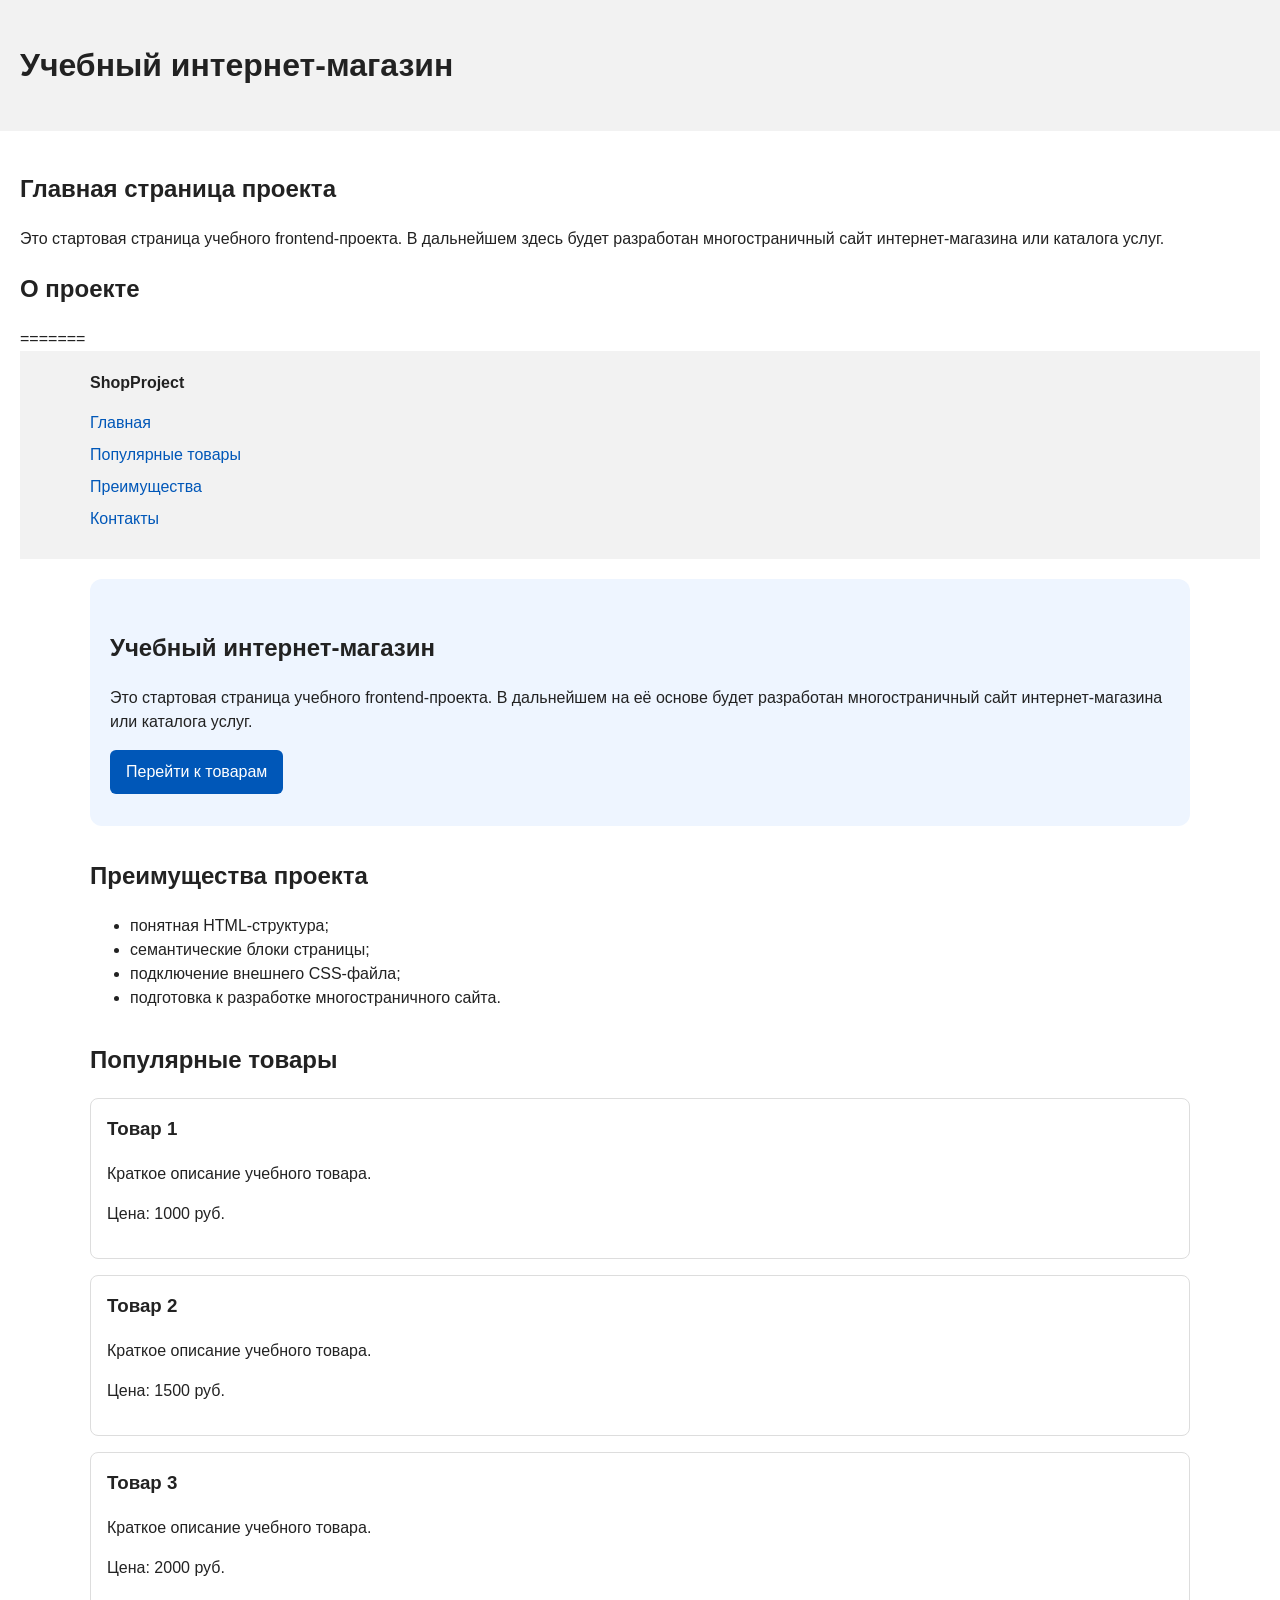
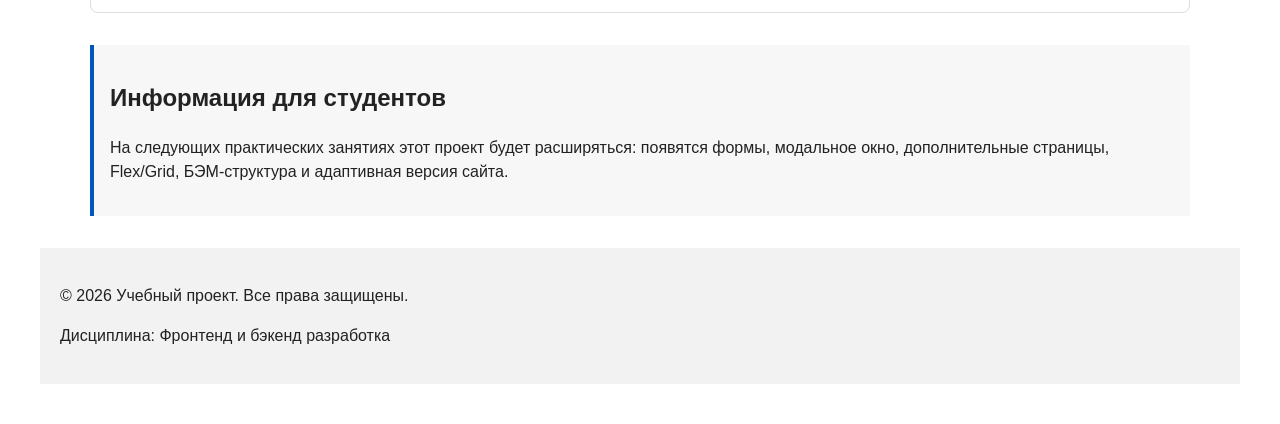
==== index.html @ 707d2065 "Merge 47b49e27fa79dbbc1b0a72b4dc248a5178def576 into ec926cde2c7ab66b590037b6a56139144ec69b82" ====
<!DOCTYPE html>
<html lang="ru">
<head>
  <meta charset="UTF-8">
  <meta name="viewport" content="width=device-width, initial-scale=1.0">
  <title>Учебный интернет-магазин</title>
  <link rel="stylesheet" href="css/style.css">
</head>
<body>

  <header>
    <h1>Учебный интернет-магазин</h1>
  </header>

  <main>
    <section>
      <h2>Главная страница проекта</h2>
      <p>
        Это стартовая страница учебного frontend-проекта.
        В дальнейшем здесь будет разработан многостраничный сайт
        интернет-магазина или каталога услуг.
      </p>
    </section>

  <h2>О проекте</h2>
=======
    <header>
  <div class="site-header">
    <a class="site-logo" href="index.html">ShopProject</a>

    <nav class="site-nav" aria-label="Основная навигация">
      <ul class="site-nav__list">
        <li><a href="index.html">Главная</a></li>
        <li><a href="#popular">Популярные товары</a></li>
        <li><a href="#advantages">Преимущества</a></li>
        <li><a href="#contacts">Контакты</a></li>
      </ul>
    </nav>
  </div>
</header>
<main>
  <section class="hero">
  <h1>Учебный интернет-магазин</h1>

  <p>
    Это стартовая страница учебного frontend-проекта.
    В дальнейшем на её основе будет разработан многостраничный сайт
    интернет-магазина или каталога услуг.
  </p>
  <a class="button" href="#popular">Перейти к товарам</a>
</section>

<section class="section" id="advantages">
  <h2>Преимущества проекта</h2>

  <ul class="advantages-list">
    <li>понятная HTML-структура;</li>
    <li>семантические блоки страницы;</li>
    <li>подключение внешнего CSS-файла;</li>
    <li>подготовка к разработке многостраничного сайта.</li>
  </ul>
</section>

<section class="section" id="popular">
  <h2>Популярные товары</h2>

  <article class="product-card">
    <h3>Товар 1</h3>
    <p>Краткое описание учебного товара.</p>
    <p>Цена: 1000 руб.</p>
  </article>

  <article class="product-card">
    <h3>Товар 2</h3>
    <p>Краткое описание учебного товара.</p>
    <p>Цена: 1500 руб.</p>
  </article>

  <article class="product-card">
    <h3>Товар 3</h3>
    <p>Краткое описание учебного товара.</p>
    <p>Цена: 2000 руб.</p>
  </article>
</section>

<aside class="aside-info">
  <h2>Информация для студентов</h2>
  <p>
    На следующих практических занятиях этот проект будет расширяться:
    появятся формы, модальное окно, дополнительные страницы, Flex/Grid,
    БЭМ-структура и адаптивная версия сайта.
  </p>
</aside>

<footer id="contacts">
  <p>&copy; 2026 Учебный проект. Все права защищены.</p>
  <p>Дисциплина: Фронтенд и бэкенд разработка</p>
</footer>
</main>
</body>
</html>
---- css/style.css ----
* {
  box-sizing: border-box;
}


body {
  margin: 0;
  font-family: Arial, sans-serif;
  line-height: 1.5;
  color: #222222;
  background-color: #ffffff;
}

/*
  Задаём внутренние отступы для основных областей страницы.
  Это делает содержимое визуально отделённым от краёв окна браузера.
*/
header,
main,
footer {
  padding: 20px;
}

/*
  Оформляем шапку страницы.
  Пока используется простой светло-серый фон.
*/
header {
  background-color: #f2f2f2;
}

/*
  Оформляем подвал страницы тем же фоном,
  чтобы визуально отделить его от основного содержимого.
*/
footer {
  background-color: #f2f2f2;
}

/*
  Ограничиваем ширину содержимого шапки,
  чтобы оно не растягивалось слишком сильно на широких экранах.
*/
.site-header {
  max-width: 1100px;
  margin: 0 auto;
}

/*
  Оформляем текстовый логотип.
*/
.site-logo {
  font-weight: bold;
  text-decoration: none;
  color: #222222;
}

/*
  Убираем стандартные отступы и маркеры списка навигации.
*/
.site-nav__list {
  padding: 0;
  margin: 16px 0 0;
  list-style: none;
}

/*
  Добавляем расстояние между пунктами меню.
*/
.site-nav__list li {
  margin-bottom: 8px;
}

/*
  Оформляем ссылки меню.
*/
.site-nav__list a {
  color: #0057b8;
  text-decoration: none;
}

/*
  При наведении мыши подчёркиваем ссылку.
  Подробно состояния интерфейса будут рассмотрены в практической работе 1.7.
*/
.site-nav__list a:hover {
  text-decoration: underline;
}
.hero {
  max-width: 1100px;
  margin: 0 auto 32px;
  padding: 32px 20px;
  background-color: #eef5ff;
  border-radius: 12px;
}

/*
  Общий класс для разделов страницы.
*/
.section {
  max-width: 1100px;
  margin: 0 auto 32px;
}

/*
  Убираем лишний верхний отступ у заголовков разделов.
*/
.section h2 {
  margin-top: 0;

}

/*
  Карточка товара — самостоятельный блок.
  На следующих занятиях карточки будут доработаны и выстроены в сетку.
*/
.product-card {
  margin-bottom: 16px;
  padding: 16px;
  border: 1px solid #dddddd;
  border-radius: 8px;
  background-color: #ffffff;
}

/*
  Убираем лишний верхний отступ у заголовка карточки.
*/
.product-card h3 {
  margin-top: 0;
}

/*
  Пока это обычная ссылка, но визуально она оформляется как кнопка.
*/
.button {
  display: inline-block;
  padding: 10px 16px;
  color: #ffffff;
  background-color: #0057b8;
  text-decoration: none;
  border-radius: 6px;
}

/*
  Простое состояние наведения для кнопки.
*/
.button:hover {
  background-color: #003f86;
}

/*
  Дополнительный информационный блок.
*/
.aside-info {
  max-width: 1100px;
  margin: 0 auto 32px;
  padding: 16px;
  border-left: 4px solid #0057b8;
  background-color: #f7f7f7;
}
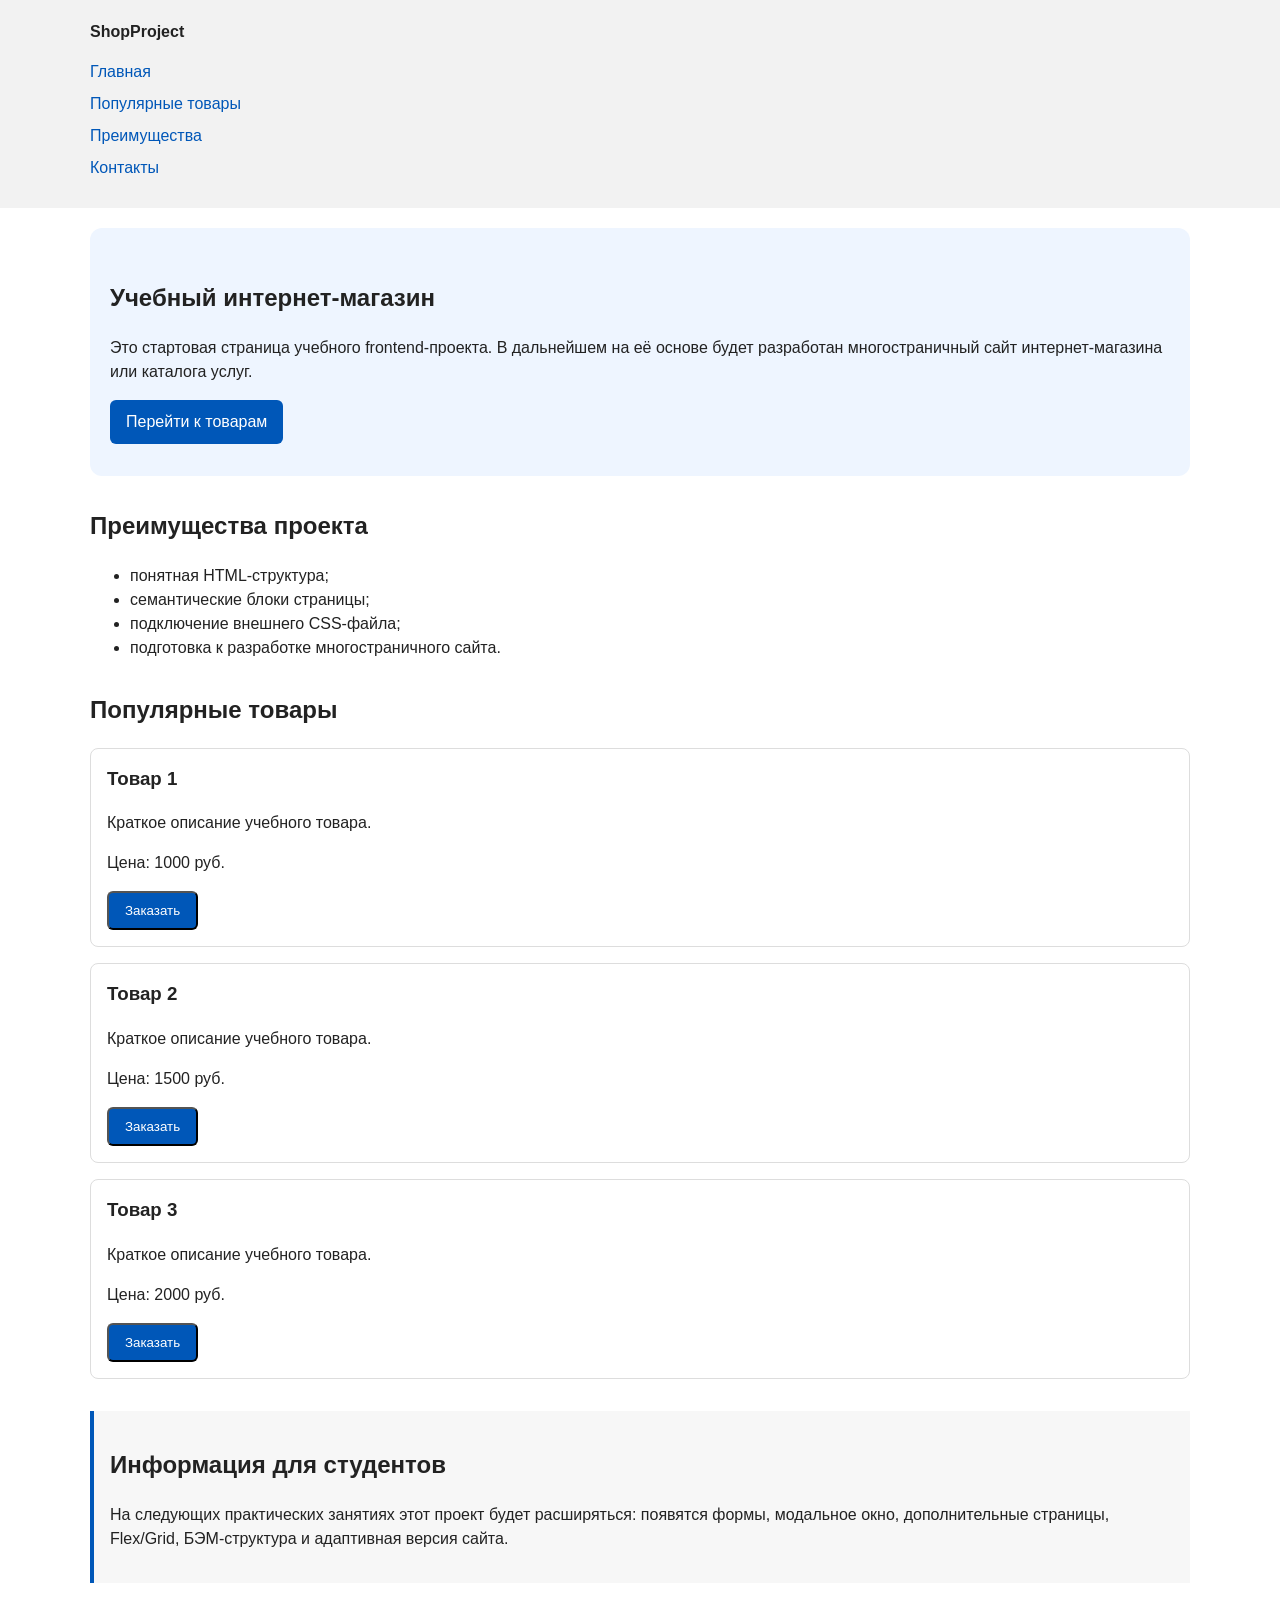
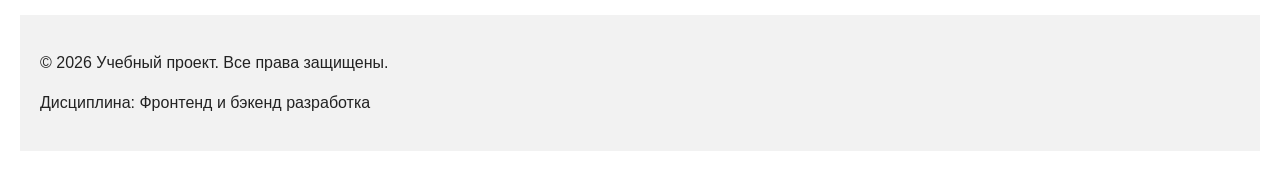
==== commit eeed6aa7: "Merge pull request #3 from yuh9999/feature/form-modal-validation Add order form modal and validation" ====
--- a/index.html
+++ b/index.html
@@ -1,29 +1,15 @@
 <!DOCTYPE html>
 <html lang="ru">
 <head>
+  <head>
   <meta charset="UTF-8">
   <meta name="viewport" content="width=device-width, initial-scale=1.0">
   <title>Учебный интернет-магазин</title>
   <link rel="stylesheet" href="css/style.css">
+  <script src="js/main.js" defer></script>
+</head>
 </head>
 <body>
-
-  <header>
-    <h1>Учебный интернет-магазин</h1>
-  </header>
-
-  <main>
-    <section>
-      <h2>Главная страница проекта</h2>
-      <p>
-        Это стартовая страница учебного frontend-проекта.
-        В дальнейшем здесь будет разработан многостраничный сайт
-        интернет-магазина или каталога услуг.
-      </p>
-    </section>
-
-  <h2>О проекте</h2>
-=======
     <header>
   <div class="site-header">
     <a class="site-logo" href="index.html">ShopProject</a>
@@ -41,7 +27,6 @@
 <main>
   <section class="hero">
   <h1>Учебный интернет-магазин</h1>
-
   <p>
     Это стартовая страница учебного frontend-проекта.
     В дальнейшем на её основе будет разработан многостраничный сайт
@@ -68,18 +53,27 @@
     <h3>Товар 1</h3>
     <p>Краткое описание учебного товара.</p>
     <p>Цена: 1000 руб.</p>
+    <button class="button product-card__button" type="button" data-product="Товар 1">
+  Заказать
+</button>
   </article>
 
   <article class="product-card">
     <h3>Товар 2</h3>
     <p>Краткое описание учебного товара.</p>
     <p>Цена: 1500 руб.</p>
+    <button class="button product-card__button" type="button" data-product="Товар 1">
+  Заказать
+</button>
   </article>
 
   <article class="product-card">
     <h3>Товар 3</h3>
     <p>Краткое описание учебного товара.</p>
     <p>Цена: 2000 руб.</p>
+    <button class="button product-card__button" type="button" data-product="Товар 1">
+  Заказать
+</button>
   </article>
 </section>
 
@@ -97,5 +91,102 @@
   <p>Дисциплина: Фронтенд и бэкенд разработка</p>
 </footer>
 </main>
+
+<dialog class="order-dialog" id="order-dialog" aria-labelledby="order-dialog-title">
+  <h2 id="order-dialog-title">Оформление заявки</h2>
+
+  <form class="order-form" id="order-form" action="#" method="post" novalidate>
+    <input id="selected-product" name="selected-product" type="hidden">
+
+    <div class="form-field">
+      <label for="order-name">Имя</label>
+      <input
+        id="order-name"
+        name="name"
+        type="text"
+        placeholder="Введите ваше имя"
+        minlength="2"
+        autocomplete="given-name"
+        required
+      >
+    </div>
+
+    <div class="form-field">
+      <label for="order-email">E-mail</label>
+      <input
+        id="order-email"
+        name="email"
+        type="email"
+        placeholder="example@mail.ru"
+        autocomplete="email"
+        required
+      >
+    </div>
+
+    <div class="form-field">
+      <label for="order-phone">Телефон</label>
+      <input
+        id="order-phone"
+        name="phone"
+        type="tel"
+        inputmode="tel"
+        placeholder="+7 (900) 000-00-00"
+        pattern="^\+7 \(\d{3}\) \d{3}-\d{2}-\d{2}$"
+        required
+      >
+      <small>Формат: +7 (900) 000-00-00</small>
+    </div>
+
+    <div class="form-field">
+      <label for="order-date">Дата связи</label>
+      <input
+        id="order-date"
+        name="date"
+        type="date"
+      >
+    </div>
+
+    <div class="form-field">
+      <label for="order-topic">Тема заявки</label>
+      <select id="order-topic" name="topic" required>
+        <option value="">Выберите тему</option>
+        <option value="product">Заказ товара</option>
+        <option value="consultation">Консультация</option>
+        <option value="delivery">Доставка</option>
+      </select>
+    </div>
+
+    <div class="form-field">
+      <label for="order-comment">Комментарий</label>
+      <textarea
+        id="order-comment"
+        name="comment"
+        rows="4"
+        placeholder="Укажите дополнительную информацию"
+      ></textarea>
+    </div>
+
+    <div class="form-field form-field--checkbox">
+      <label>
+        <input
+          id="order-agreement"
+          name="agreement"
+          type="checkbox"
+          required
+        >
+        Я согласен на обработку данных
+      </label>
+    </div>
+
+    <div class="form-actions">
+      <button type="button" id="close-order-dialog">Закрыть</button>
+      <button type="submit">Отправить заявку</button>
+    </div>
+  </form>
+</dialog>
+
+<p class="success-message" id="success-message" hidden>
+  Форма успешно отправлена!
+</p>
 </body>
 </html>
--- a/css/style.css
+++ b/css/style.css
@@ -108,7 +108,6 @@
 */
 .section h2 {
   margin-top: 0;
-
 }
 
 /*
@@ -160,3 +159,104 @@
   background-color: #f7f7f7;
 }
 
+/*
+  Модальное окно.
+  Элемент dialog сам умеет открываться поверх страницы.
+*/
+.order-dialog {
+  width: min(100% - 32px, 560px);
+  padding: 24px;
+  border: none;
+  border-radius: 12px;
+}
+
+/*
+  Затемнение фона за модальным окном.
+*/
+.order-dialog::backdrop {
+  background-color: rgba(0, 0, 0, 0.5);
+}
+
+/*
+  Поле формы.
+  Каждый блок получает нижний отступ.
+*/
+.form-field {
+  margin-bottom: 16px;
+}
+
+/*
+  Подпись поля.
+*/
+.form-field label {
+  display: block;
+  margin-bottom: 6px;
+}
+
+/*
+  Основные поля формы.
+*/
+.form-field input,
+.form-field select,
+.form-field textarea {
+  width: 100%;
+  padding: 10px 12px;
+  border: 1px solid #cccccc;
+  border-radius: 6px;
+  font: inherit;
+}
+
+/*
+  Checkbox не должен занимать всю ширину.
+*/
+.form-field input[type="checkbox"] {
+  width: auto;
+}
+
+/*
+  Подсказка под полем телефона.
+*/
+.form-field small {
+  display: block;
+  margin-top: 4px;
+  color: #666666;
+}
+
+/*
+  Видимый фокус для клавиатурной навигации.
+*/
+.form-field input:focus-visible,
+.form-field select:focus-visible,
+.form-field textarea:focus-visible,
+.form-actions button:focus-visible {
+  outline: 2px solid #0057b8;
+  outline-offset: 2px;
+}
+
+/*
+  Подсветка ошибочных полей.
+  Атрибут aria-invalid будет добавляться через JavaScript.
+*/
+[aria-invalid="true"] {
+  border-color: #b00020;
+}
+
+/*
+  Кнопки формы.
+*/
+.form-actions {
+  display: flex;
+  gap: 12px;
+  margin-top: 20px;
+}
+
+/*
+  Сообщение об успешной отправке.
+*/
+.success-message {
+  max-width: 1100px;
+  margin: 24px auto;
+  padding: 16px;
+  border-left: 4px solid #168a2f;
+  background-color: #eefaf0;
+}
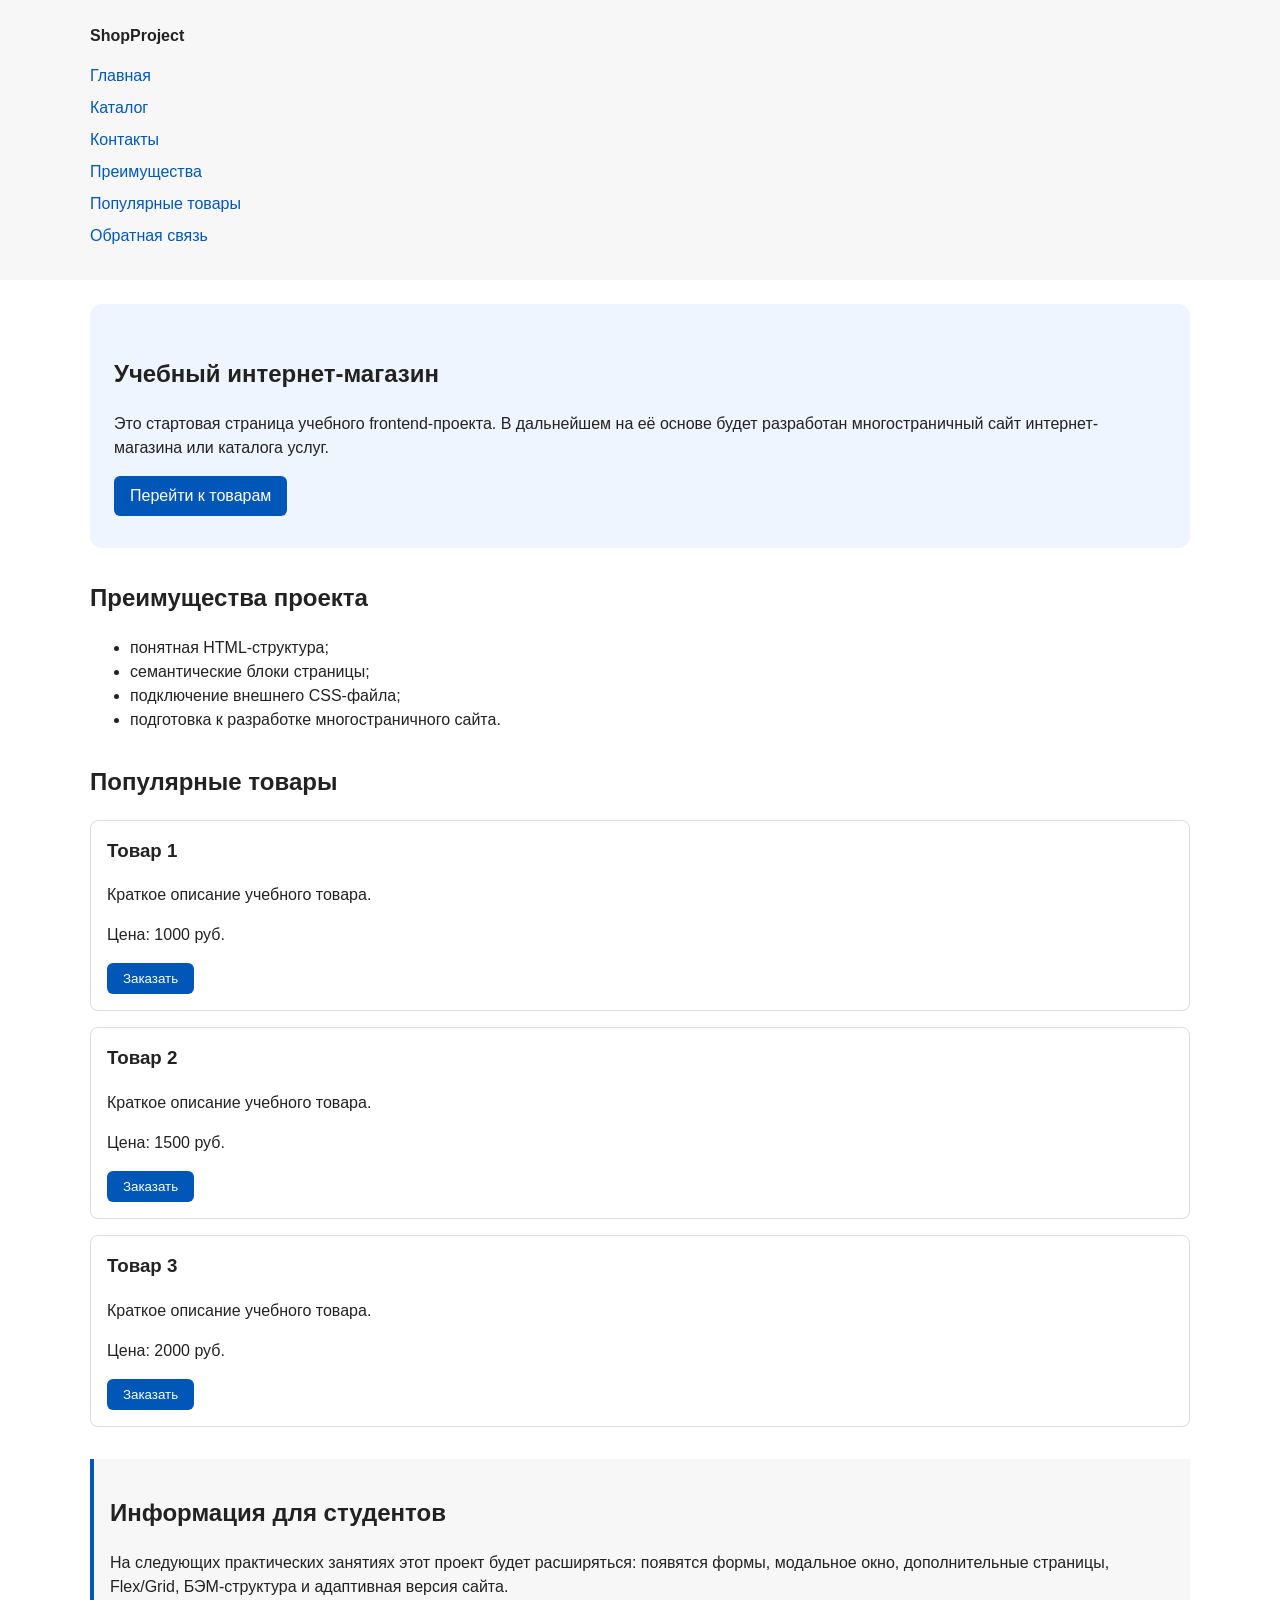
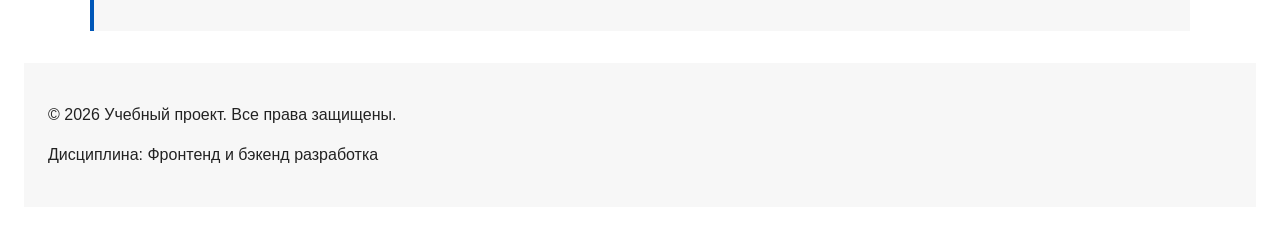
==== commit b7f7f293: "feat: add multi-page structure navigation and anchors" ====
--- a/index.html
+++ b/index.html
@@ -15,13 +15,15 @@
     <a class="site-logo" href="index.html">ShopProject</a>
 
     <nav class="site-nav" aria-label="Основная навигация">
-      <ul class="site-nav__list">
-        <li><a href="index.html">Главная</a></li>
-        <li><a href="#popular">Популярные товары</a></li>
-        <li><a href="#advantages">Преимущества</a></li>
-        <li><a href="#contacts">Контакты</a></li>
-      </ul>
-    </nav>
+  <ul class="site-nav__list">
+    <li><a href="index.html">Главная</a></li>
+    <li><a href="catalog.html">Каталог</a></li>
+    <li><a href="contacts.html">Контакты</a></li>
+    <li><a href="index.html#advantages">Преимущества</a></li>
+    <li><a href="index.html#popular">Популярные товары</a></li>
+    <li><a href="index.html#contacts">Обратная связь</a></li>
+  </ul>
+</nav>
   </div>
 </header>
 <main>
--- a/css/style.css
+++ b/css/style.css
@@ -1,43 +1,83 @@
-
+/* ===============================
+    1. Переменные проекта
+   =============================== */
+
+:root {
+  /* Основные цвета проекта */
+  --color-bg: #ffffff;
+  --color-text: #222222;
+  --color-muted: #666666;
+  --color-primary: #0057b8;
+  --color-primary-dark: #003f86;
+  --color-border: #dddddd;
+  --color-surface: #f7f7f7;
+  --color-surface-accent: #eef5ff;
+  --color-danger: #b00020;
+  --color-success: #168a2f;
+  --color-success-bg: #eefaf0;
+  --color-white: #ffffff;
+
+  /* Отступы */
+  --space-xs: 4px;
+  --space-sm: 8px;
+  --space-md: 16px;
+  --space-lg: 24px;
+  --space-xl: 32px;
+
+  /* Скругления */
+  --radius-sm: 6px;
+  --radius-md: 8px;
+  --radius-lg: 12px;
+
+  /* Размеры */
+  --container-width: 1100px;
+}
+
+
+
+/* ===============================
+    2. Базовые стили
+   =============================== */
 * {
   box-sizing: border-box;
 }
-
 
 body {
   margin: 0;
   font-family: Arial, sans-serif;
   line-height: 1.5;
-  color: #222222;
-  background-color: #ffffff;
-}
-
-/*
-  Задаём внутренние отступы для основных областей страницы.
-  Это делает содержимое визуально отделённым от краёв окна браузера.
-*/
+  color: var(--color-text);
+  background-color: var(--color-bg);
+}
+
+
 header,
 main,
 footer {
-  padding: 20px;
-}
-
-/*
-  Оформляем шапку страницы.
-  Пока используется простой светло-серый фон.
-*/
+  padding: var(--space-lg);
+}
 header {
-  background-color: #f2f2f2;
-}
-
-/*
-  Оформляем подвал страницы тем же фоном,
-  чтобы визуально отделить его от основного содержимого.
-*/
+  background-color: var(--color-surface);
+}
+
 footer {
-  background-color: #f2f2f2;
-}
-
+  background-color: var(--color-surface);
+}
+/* ===============================
+    3. Общие элементы интерфейса
+   =============================== */
+    a {
+  color: var(--color-primary);
+}
+
+a:hover {
+  color: var(--color-primary-dark);
+}
+
+a:focus-visible {
+  outline: 2px solid var(--color-primary);
+  outline-offset: 3px;
+}
 /*
   Ограничиваем ширину содержимого шапки,
   чтобы оно не растягивалось слишком сильно на широких экранах.
@@ -87,25 +127,23 @@
 .site-nav__list a:hover {
   text-decoration: underline;
 }
+/* ===============================
+   4. Компоненты страницы
+   =============================== */
+
 .hero {
-  max-width: 1100px;
-  margin: 0 auto 32px;
-  padding: 32px 20px;
-  background-color: #eef5ff;
-  border-radius: 12px;
-}
-
-/*
-  Общий класс для разделов страницы.
-*/
+  max-width: var(--container-width);
+  margin: 0 auto var(--space-xl);
+  padding: var(--space-xl) var(--space-lg);
+  background-color: var(--color-surface-accent);
+  border-radius: var(--radius-lg);
+}
+
 .section {
-  max-width: 1100px;
-  margin: 0 auto 32px;
-}
-
-/*
-  Убираем лишний верхний отступ у заголовков разделов.
-*/
+  max-width: var(--container-width);
+  margin: 0 auto var(--space-xl);
+}
+
 .section h2 {
   margin-top: 0;
 }
@@ -115,130 +153,122 @@
   На следующих занятиях карточки будут доработаны и выстроены в сетку.
 */
 .product-card {
-  margin-bottom: 16px;
-  padding: 16px;
-  border: 1px solid #dddddd;
-  border-radius: 8px;
-  background-color: #ffffff;
-}
-
-/*
-  Убираем лишний верхний отступ у заголовка карточки.
-*/
+  margin-bottom: var(--space-md);
+  padding: var(--space-md);
+  border: 1px solid var(--color-border);
+  border-radius: var(--radius-md);
+  background-color: var(--color-bg);
+}
+
+.product-card:hover {
+  border-color: var(--color-primary);
+}
+
 .product-card h3 {
   margin-top: 0;
 }
 
-/*
-  Пока это обычная ссылка, но визуально она оформляется как кнопка.
-*/
 .button {
   display: inline-block;
-  padding: 10px 16px;
-  color: #ffffff;
-  background-color: #0057b8;
+  padding: var(--space-sm) var(--space-md);
+  color: var(--color-white);
+  background-color: var(--color-primary);
   text-decoration: none;
-  border-radius: 6px;
-}
-
-/*
-  Простое состояние наведения для кнопки.
-*/
+  border: none;
+  border-radius: var(--radius-sm);
+  cursor: pointer;
+}
+
 .button:hover {
-  background-color: #003f86;
-}
-
+  background-color: var(--color-primary-dark);
+}
+
+.button:focus-visible {
+  outline: 2px solid var(--color-primary);
+  outline-offset: 3px;
+}
+
+.button:disabled {
+  opacity: 0.6;
+  cursor: not-allowed;
+}
 /*
   Дополнительный информационный блок.
 */
 .aside-info {
-  max-width: 1100px;
-  margin: 0 auto 32px;
-  padding: 16px;
-  border-left: 4px solid #0057b8;
-  background-color: #f7f7f7;
+  max-width: var(--container-width);
+  margin: 0 auto var(--space-xl);
+  padding: var(--space-md);
+  border-left: 4px solid var(--color-primary);
+  background-color: var(--color-surface);
 }
 
 /*
   Модальное окно.
   Элемент dialog сам умеет открываться поверх страницы.
 */
+/* ===============================
+    5. Форма и модальное окно
+   =============================== */
 .order-dialog {
   width: min(100% - 32px, 560px);
-  padding: 24px;
+  padding: var(--space-lg);
   border: none;
-  border-radius: 12px;
-}
-
-/*
-  Затемнение фона за модальным окном.
-*/
+  border-radius: var(--radius-lg);
+}
+
 .order-dialog::backdrop {
   background-color: rgba(0, 0, 0, 0.5);
 }
 
-/*
-  Поле формы.
-  Каждый блок получает нижний отступ.
-*/
 .form-field {
-  margin-bottom: 16px;
-}
-
-/*
-  Подпись поля.
-*/
+  margin-bottom: var(--space-md);
+}
+
 .form-field label {
   display: block;
-  margin-bottom: 6px;
-}
-
-/*
-  Основные поля формы.
-*/
+  margin-bottom: var(--space-xs);
+}
+
 .form-field input,
 .form-field select,
 .form-field textarea {
   width: 100%;
   padding: 10px 12px;
-  border: 1px solid #cccccc;
-  border-radius: 6px;
+  border: 1px solid var(--color-border);
+  border-radius: var(--radius-sm);
   font: inherit;
 }
 
-/*
-  Checkbox не должен занимать всю ширину.
-*/
 .form-field input[type="checkbox"] {
   width: auto;
 }
 
-/*
-  Подсказка под полем телефона.
-*/
 .form-field small {
   display: block;
-  margin-top: 4px;
-  color: #666666;
+  margin-top: var(--space-xs);
+  color: var(--color-muted);
 }
 
 /*
   Видимый фокус для клавиатурной навигации.
 */
+.form-field input:hover,
+.form-field select:hover,
+.form-field textarea:hover {
+  border-color: var(--color-primary);
+}
+
 .form-field input:focus-visible,
 .form-field select:focus-visible,
 .form-field textarea:focus-visible,
 .form-actions button:focus-visible {
-  outline: 2px solid #0057b8;
-  outline-offset: 2px;
-}
-
-/*
-  Подсветка ошибочных полей.
-  Атрибут aria-invalid будет добавляться через JavaScript.
-*/
+  outline: 2px solid var(--color-primary);
+  outline-offset: 3px;
+}
+
 [aria-invalid="true"] {
-  border-color: #b00020;
+  border-color: var(--color-danger);
 }
 
 /*
@@ -254,9 +284,34 @@
   Сообщение об успешной отправке.
 */
 .success-message {
-  max-width: 1100px;
-  margin: 24px auto;
-  padding: 16px;
-  border-left: 4px solid #168a2f;
-  background-color: #eefaf0;
+  max-width: var(--container-width);
+  margin: var(--space-lg) auto;
+  padding: var(--space-md);
+  border-left: 4px solid var(--color-success);
+  background-color: var(--color-success-bg);
+}
+
+.breadcrumbs {
+  max-width: var(--container-width);
+  margin: 0 auto var(--space-md);
+  font-size: 14px;
+  color: var(--color-muted);
+}
+
+.breadcrumbs a {
+  color: var(--color-primary);
+}
+
+.breadcrumbs span::before {
+  content: " / ";
+  color: var(--color-muted);
+}
+
+html {
+  scroll-behavior: smooth;
+}
+
+:target {
+  outline: 2px dashed var(--color-primary);
+  outline-offset: 4px;
 }
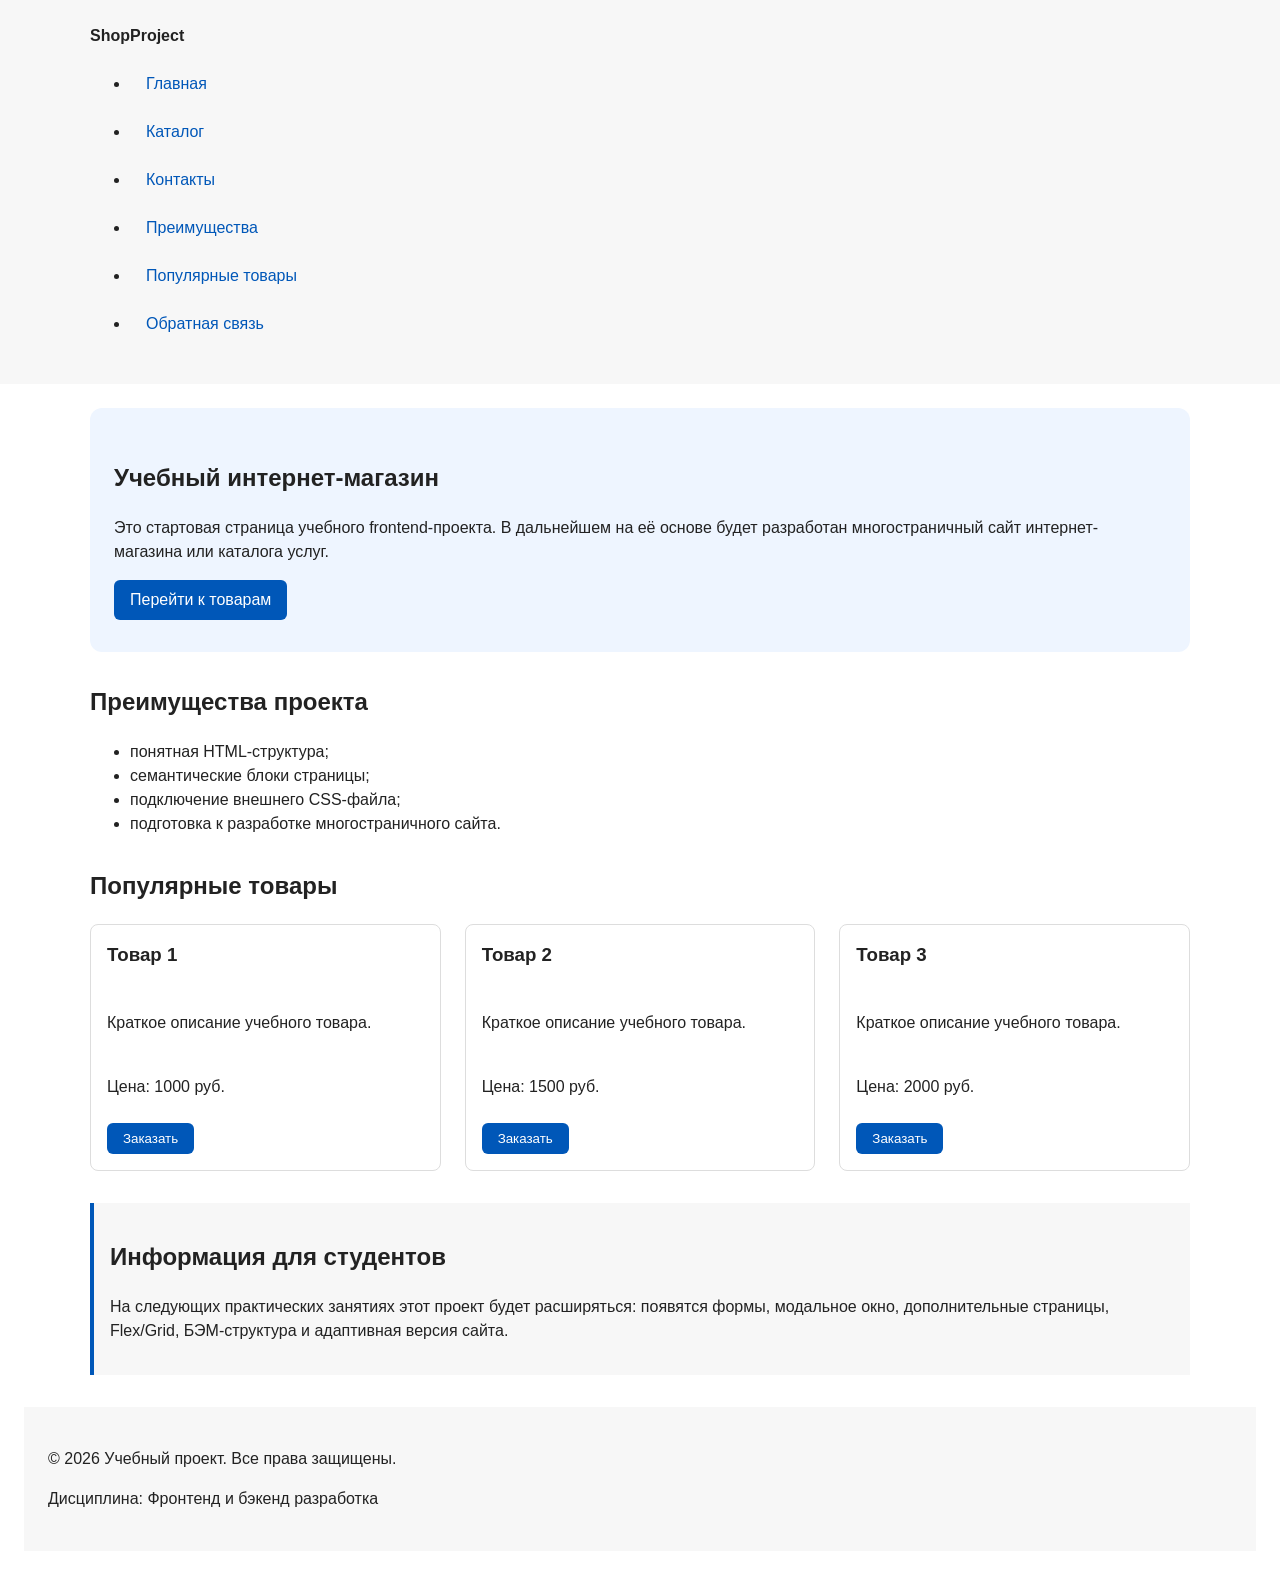
==== commit d555714d: "feat: add flex navigation and grid catalog layout" ====
--- a/index.html
+++ b/index.html
@@ -51,32 +51,34 @@
 <section class="section" id="popular">
   <h2>Популярные товары</h2>
 
-  <article class="product-card">
-    <h3>Товар 1</h3>
-    <p>Краткое описание учебного товара.</p>
-    <p>Цена: 1000 руб.</p>
-    <button class="button product-card__button" type="button" data-product="Товар 1">
-  Заказать
-</button>
-  </article>
-
-  <article class="product-card">
-    <h3>Товар 2</h3>
-    <p>Краткое описание учебного товара.</p>
-    <p>Цена: 1500 руб.</p>
-    <button class="button product-card__button" type="button" data-product="Товар 1">
-  Заказать
-</button>
-  </article>
-
-  <article class="product-card">
-    <h3>Товар 3</h3>
-    <p>Краткое описание учебного товара.</p>
-    <p>Цена: 2000 руб.</p>
-    <button class="button product-card__button" type="button" data-product="Товар 1">
-  Заказать
-</button>
-  </article>
+  <div class="products-grid">
+    <article class="product-card">
+      <h3>Товар 1</h3>
+      <p>Краткое описание учебного товара.</p>
+      <p>Цена: 1000 руб.</p>
+      <button class="button product-card__button" type="button" data-product="Товар 1">
+        Заказать
+      </button>
+    </article>
+
+    <article class="product-card">
+      <h3>Товар 2</h3>
+      <p>Краткое описание учебного товара.</p>
+      <p>Цена: 1500 руб.</p>
+      <button class="button product-card__button" type="button" data-product="Товар 2">
+        Заказать
+      </button>
+    </article>
+
+    <article class="product-card">
+      <h3>Товар 3</h3>
+      <p>Краткое описание учебного товара.</p>
+      <p>Цена: 2000 руб.</p>
+      <button class="button product-card__button" type="button" data-product="Товар 3">
+        Заказать
+      </button>
+    </article>
+  </div>
 </section>
 
 <aside class="aside-info">
@@ -191,4 +193,16 @@
   Форма успешно отправлена!
 </p>
 </body>
-</html>+</html>
+
+
+
+
+
+
+
+
+
+
+
+
--- a/css/style.css
+++ b/css/style.css
@@ -100,9 +100,16 @@
   Убираем стандартные отступы и маркеры списка навигации.
 */
 .site-nav__list {
+  .site-nav__list {
+  display: flex;
+  flex-wrap: wrap;
+  justify-content: center;
+  align-items: center;
+  gap: var(--space-md);
   padding: 0;
-  margin: 16px 0 0;
+  margin: var(--space-md) 0 0;
   list-style: none;
+}
 }
 
 /*
@@ -116,8 +123,11 @@
   Оформляем ссылки меню.
 */
 .site-nav__list a {
-  color: #0057b8;
+  display: inline-block;
+  padding: var(--space-sm) var(--space-md);
+  color: var(--color-primary);
   text-decoration: none;
+  border-radius: var(--radius-sm);
 }
 
 /*
@@ -125,7 +135,8 @@
   Подробно состояния интерфейса будут рассмотрены в практической работе 1.7.
 */
 .site-nav__list a:hover {
-  text-decoration: underline;
+  color: var(--color-white);
+  background-color: var(--color-primary);
 }
 /* ===============================
    4. Компоненты страницы
@@ -153,12 +164,16 @@
   На следующих занятиях карточки будут доработаны и выстроены в сетку.
 */
 .product-card {
-  margin-bottom: var(--space-md);
+  display: flex;
+  flex-direction: column;
+  gap: var(--space-sm);
+  margin-bottom: 0;
   padding: var(--space-md);
   border: 1px solid var(--color-border);
   border-radius: var(--radius-md);
   background-color: var(--color-bg);
 }
+
 
 .product-card:hover {
   border-color: var(--color-primary);
@@ -179,6 +194,12 @@
   cursor: pointer;
 }
 
+.product-card .button {
+  margin-top: auto;
+  align-self: flex-start;
+}
+
+
 .button:hover {
   background-color: var(--color-primary-dark);
 }
@@ -314,4 +335,61 @@
 :target {
   outline: 2px dashed var(--color-primary);
   outline-offset: 4px;
+}
+
+.products-grid {
+  display: grid;
+  grid-template-columns: repeat(3, 1fr);
+  gap: var(--space-lg);
+}
+
+
+.catalog-layout {
+  max-width: var(--container-width);
+  margin: 0 auto var(--space-xl);
+  display: grid;
+  grid-template-columns: 260px 1fr;
+  grid-template-areas: "filters products";
+  gap: var(--space-lg);
+}
+
+.catalog-filters {
+  grid-area: filters;
+  padding: var(--space-md);
+  border: 1px solid var(--color-border);
+  border-radius: var(--radius-md);
+  background-color: var(--color-surface);
+}
+
+.catalog-products {
+  grid-area: products;
+}
+
+.filters-form {
+  display: grid;
+  gap: var(--space-md);
+}
+
+.filters-form fieldset {
+  margin: 0;
+  padding: var(--space-md);
+  border: 1px solid var(--color-border);
+  border-radius: var(--radius-sm);
+}
+
+.filters-form legend {
+  font-weight: 700;
+}
+
+.filters-form label {
+  display: block;
+  margin-bottom: var(--space-sm);
+}
+
+.filters-form input[type="number"] {
+  width: 100%;
+  padding: 8px 10px;
+  border: 1px solid var(--color-border);
+  border-radius: var(--radius-sm);
+  font: inherit;
 }
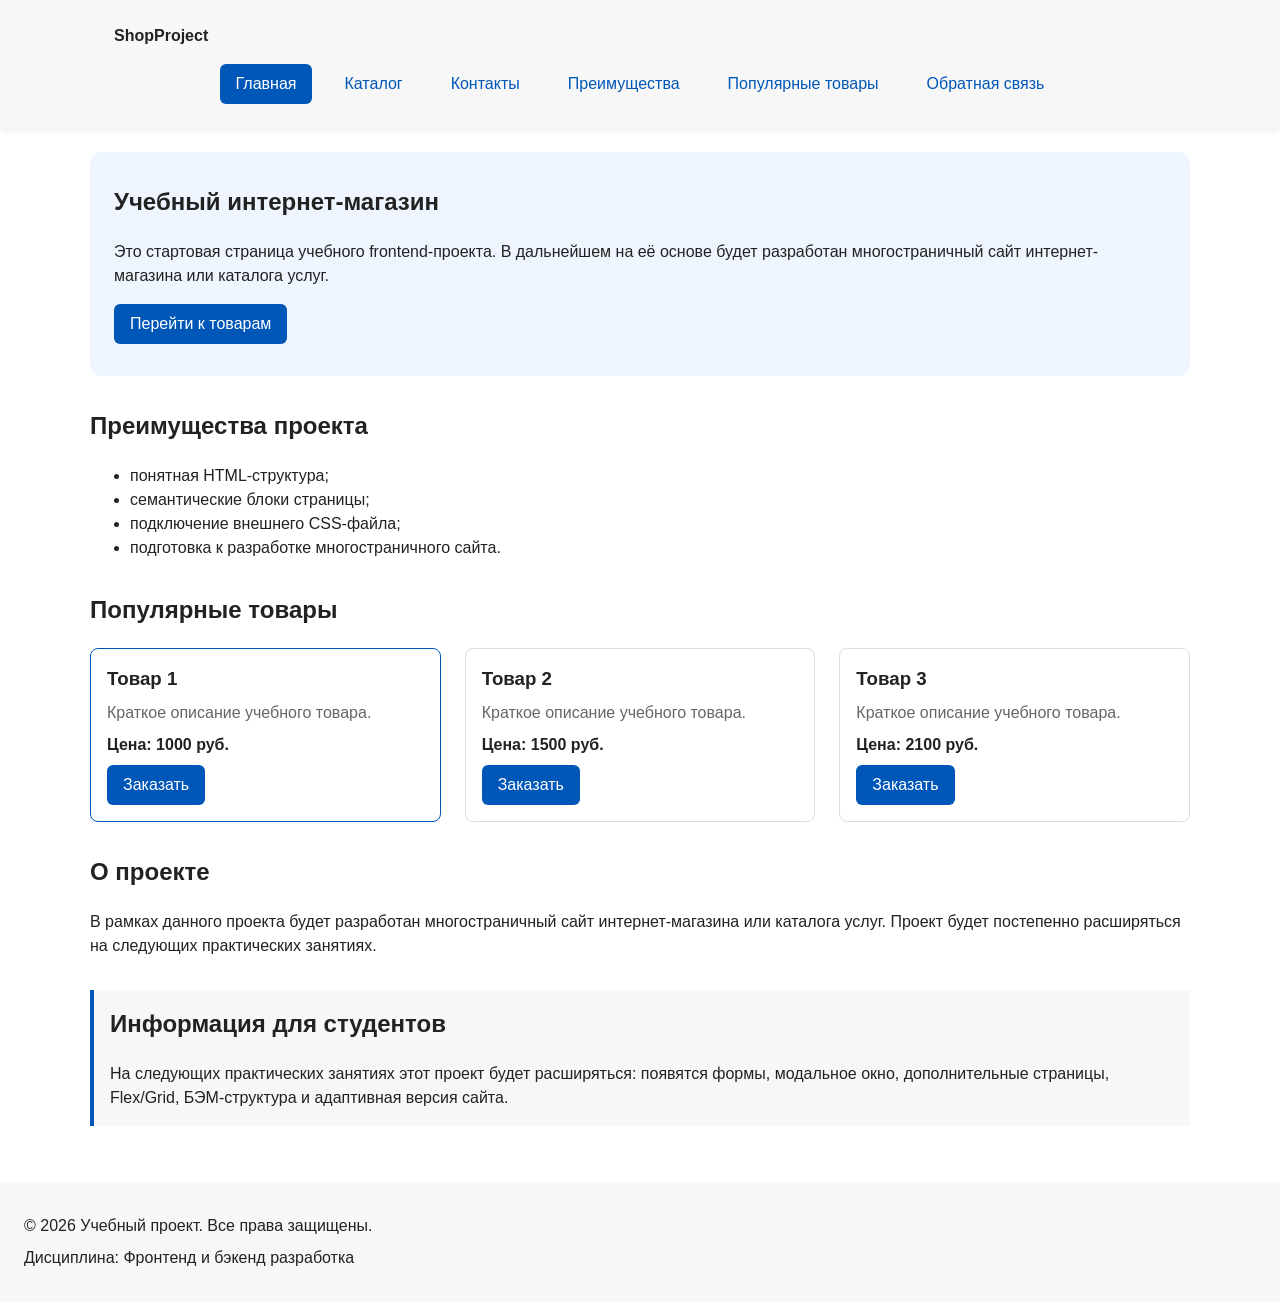
==== commit a1a44fde: "refactor: apply BEM naming to CSS classes" ====
--- a/index.html
+++ b/index.html
@@ -1,208 +1,216 @@
 <!DOCTYPE html>
 <html lang="ru">
 <head>
-  <head>
   <meta charset="UTF-8">
   <meta name="viewport" content="width=device-width, initial-scale=1.0">
   <title>Учебный интернет-магазин</title>
   <link rel="stylesheet" href="css/style.css">
   <script src="js/main.js" defer></script>
-</head>
+
+  <meta property="og:type" content="website">
+  <meta property="og:title" content="Учебный интернет-магазин">
+  <meta property="og:description" content="Учебный frontend-проект интернет-магазина.">
+  <meta property="og:image" content="https://Tensa1ka.github.io/kr1-html-css-shop/images/preview.jpg">
 </head>
 <body>
-    <header>
-  <div class="site-header">
-    <a class="site-logo" href="index.html">ShopProject</a>
-
-    <nav class="site-nav" aria-label="Основная навигация">
-  <ul class="site-nav__list">
-    <li><a href="index.html">Главная</a></li>
-    <li><a href="catalog.html">Каталог</a></li>
-    <li><a href="contacts.html">Контакты</a></li>
-    <li><a href="index.html#advantages">Преимущества</a></li>
-    <li><a href="index.html#popular">Популярные товары</a></li>
-    <li><a href="index.html#contacts">Обратная связь</a></li>
-  </ul>
-</nav>
-  </div>
-</header>
-<main>
-  <section class="hero">
-  <h1>Учебный интернет-магазин</h1>
-  <p>
-    Это стартовая страница учебного frontend-проекта.
-    В дальнейшем на её основе будет разработан многостраничный сайт
-    интернет-магазина или каталога услуг.
-  </p>
-  <a class="button" href="#popular">Перейти к товарам</a>
-</section>
-
-<section class="section" id="advantages">
-  <h2>Преимущества проекта</h2>
-
-  <ul class="advantages-list">
-    <li>понятная HTML-структура;</li>
-    <li>семантические блоки страницы;</li>
-    <li>подключение внешнего CSS-файла;</li>
-    <li>подготовка к разработке многостраничного сайта.</li>
-  </ul>
-</section>
-
-<section class="section" id="popular">
-  <h2>Популярные товары</h2>
-
-  <div class="products-grid">
-    <article class="product-card">
-      <h3>Товар 1</h3>
-      <p>Краткое описание учебного товара.</p>
-      <p>Цена: 1000 руб.</p>
-      <button class="button product-card__button" type="button" data-product="Товар 1">
-        Заказать
-      </button>
-    </article>
-
-    <article class="product-card">
-      <h3>Товар 2</h3>
-      <p>Краткое описание учебного товара.</p>
-      <p>Цена: 1500 руб.</p>
-      <button class="button product-card__button" type="button" data-product="Товар 2">
-        Заказать
-      </button>
-    </article>
-
-    <article class="product-card">
-      <h3>Товар 3</h3>
-      <p>Краткое описание учебного товара.</p>
-      <p>Цена: 2000 руб.</p>
-      <button class="button product-card__button" type="button" data-product="Товар 3">
-        Заказать
-      </button>
-    </article>
-  </div>
-</section>
-
-<aside class="aside-info">
-  <h2>Информация для студентов</h2>
-  <p>
-    На следующих практических занятиях этот проект будет расширяться:
-    появятся формы, модальное окно, дополнительные страницы, Flex/Grid,
-    БЭМ-структура и адаптивная версия сайта.
-  </p>
-</aside>
-
-<footer id="contacts">
-  <p>&copy; 2026 Учебный проект. Все права защищены.</p>
-  <p>Дисциплина: Фронтенд и бэкенд разработка</p>
-</footer>
-</main>
-
-<dialog class="order-dialog" id="order-dialog" aria-labelledby="order-dialog-title">
-  <h2 id="order-dialog-title">Оформление заявки</h2>
-
-  <form class="order-form" id="order-form" action="#" method="post" novalidate>
-    <input id="selected-product" name="selected-product" type="hidden">
-
-    <div class="form-field">
-      <label for="order-name">Имя</label>
-      <input
-        id="order-name"
-        name="name"
-        type="text"
-        placeholder="Введите ваше имя"
-        minlength="2"
-        autocomplete="given-name"
-        required
-      >
+  <header class="site-header">
+    <div class="site-header__inner">
+      <a class="site-header__logo" href="index.html">ShopProject</a>
+
+      <nav class="site-nav" aria-label="Основная навигация">
+        <ul class="site-nav__list">
+          <li class="site-nav__item">
+            <a class="site-nav__link site-nav__link--active" href="index.html" aria-current="page">Главная</a>
+          </li>
+          <li class="site-nav__item">
+            <a class="site-nav__link" href="catalog.html">Каталог</a>
+          </li>
+          <li class="site-nav__item">
+            <a class="site-nav__link" href="contacts.html">Контакты</a>
+          </li>
+          <li class="site-nav__item">
+            <a class="site-nav__link" href="index.html#advantages">Преимущества</a>
+          </li>
+          <li class="site-nav__item">
+            <a class="site-nav__link" href="index.html#popular">Популярные товары</a>
+          </li>
+          <li class="site-nav__item">
+            <a class="site-nav__link" href="index.html#contacts">Обратная связь</a>
+          </li>
+        </ul>
+      </nav>
     </div>
-
-    <div class="form-field">
-      <label for="order-email">E-mail</label>
-      <input
-        id="order-email"
-        name="email"
-        type="email"
-        placeholder="example@mail.ru"
-        autocomplete="email"
-        required
-      >
-    </div>
-
-    <div class="form-field">
-      <label for="order-phone">Телефон</label>
-      <input
-        id="order-phone"
-        name="phone"
-        type="tel"
-        inputmode="tel"
-        placeholder="+7 (900) 000-00-00"
-        pattern="^\+7 \(\d{3}\) \d{3}-\d{2}-\d{2}$"
-        required
-      >
-      <small>Формат: +7 (900) 000-00-00</small>
-    </div>
-
-    <div class="form-field">
-      <label for="order-date">Дата связи</label>
-      <input
-        id="order-date"
-        name="date"
-        type="date"
-      >
-    </div>
-
-    <div class="form-field">
-      <label for="order-topic">Тема заявки</label>
-      <select id="order-topic" name="topic" required>
-        <option value="">Выберите тему</option>
-        <option value="product">Заказ товара</option>
-        <option value="consultation">Консультация</option>
-        <option value="delivery">Доставка</option>
-      </select>
-    </div>
-
-    <div class="form-field">
-      <label for="order-comment">Комментарий</label>
-      <textarea
-        id="order-comment"
-        name="comment"
-        rows="4"
-        placeholder="Укажите дополнительную информацию"
-      ></textarea>
-    </div>
-
-    <div class="form-field form-field--checkbox">
-      <label>
+  </header>
+
+  <main class="site-main">
+    <section class="hero">
+      <h1 class="hero__title">Учебный интернет-магазин</h1>
+      <p class="hero__text">
+        Это стартовая страница учебного frontend-проекта.
+        В дальнейшем на её основе будет разработан многостраничный сайт
+        интернет-магазина или каталога услуг.
+      </p>
+      <a class="button button--primary hero__button" href="#popular">Перейти к товарам</a>
+    </section>
+
+    <section class="section" id="advantages">
+      <h2 class="section__title">Преимущества проекта</h2>
+
+      <ul class="advantages-list">
+        <li class="advantages-list__item">понятная HTML-структура;</li>
+        <li class="advantages-list__item">семантические блоки страницы;</li>
+        <li class="advantages-list__item">подключение внешнего CSS-файла;</li>
+        <li class="advantages-list__item">подготовка к разработке многостраничного сайта.</li>
+      </ul>
+    </section>
+
+    <section class="section" id="popular">
+      <h2 class="section__title">Популярные товары</h2>
+
+      <div class="products-grid">
+        <article class="product-card product-card--featured">
+          <h3 class="product-card__title">Товар 1</h3>
+          <p class="product-card__description">Краткое описание учебного товара.</p>
+          <p class="product-card__price">Цена: 1000 руб.</p>
+          <button class="button button--primary product-card__button" type="button" data-product="Товар 1">
+            Заказать
+          </button>
+        </article>
+
+        <article class="product-card">
+          <h3 class="product-card__title">Товар 2</h3>
+          <p class="product-card__description">Краткое описание учебного товара.</p>
+          <p class="product-card__price">Цена: 1500 руб.</p>
+          <button class="button button--primary product-card__button" type="button" data-product="Товар 2">
+            Заказать
+          </button>
+        </article>
+
+          <article class="product-card">
+          <h3 class="product-card__title">Товар 3</h3>
+          <p class="product-card__description">Краткое описание учебного товара.</p>
+          <p class="product-card__price">Цена: 2100 руб.</p>
+          <button class="button button--primary product-card__button" type="button" data-product="Товар 3">
+            Заказать
+          </button>
+        </article>
+      </div>
+    </section>
+
+    <section class="section">
+      <h2 class="section__title">О проекте</h2>
+      <p>
+        В рамках данного проекта будет разработан многостраничный сайт
+        интернет-магазина или каталога услуг. Проект будет постепенно
+        расширяться на следующих практических занятиях.
+      </p>
+    </section>
+
+    <aside class="aside-info">
+      <h2 class="aside-info__title">Информация для студентов</h2>
+      <p class="aside-info__text">
+        На следующих практических занятиях этот проект будет расширяться:
+        появятся формы, модальное окно, дополнительные страницы, Flex/Grid,
+        БЭМ-структура и адаптивная версия сайта.
+      </p>
+    </aside>
+
+    <p class="success-message" id="success-message" hidden>
+      Форма успешно отправлена!
+    </p>
+  </main>
+
+  <footer class="site-footer" id="contacts">
+    <p class="site-footer__text">&copy; 2026 Учебный проект. Все права защищены.</p>
+    <p class="site-footer__text">Дисциплина: Фронтенд и бэкенд разработка</p>
+  </footer>
+
+  <dialog class="order-dialog" id="order-dialog" aria-labelledby="order-dialog-title">
+    <h2 class="order-dialog__title" id="order-dialog-title">Оформление заявки</h2>
+
+    <form class="order-form" id="order-form" action="#" method="post" novalidate>
+      <input id="selected-product" name="selected-product" type="hidden">
+
+      <div class="order-form__field">
+        <label class="order-form__label" for="order-name">Имя</label>
         <input
-          id="order-agreement"
-          name="agreement"
-          type="checkbox"
+          class="order-form__input"
+          id="order-name"
+          name="name"
+          type="text"
+          placeholder="Введите ваше имя"
+          minlength="2"
+          autocomplete="given-name"
           required
         >
-        Я согласен на обработку данных
-      </label>
-    </div>
-
-    <div class="form-actions">
-      <button type="button" id="close-order-dialog">Закрыть</button>
-      <button type="submit">Отправить заявку</button>
-    </div>
-  </form>
-</dialog>
-
-<p class="success-message" id="success-message" hidden>
-  Форма успешно отправлена!
-</p>
+      </div>
+
+      <div class="order-form__field">
+        <label class="order-form__label" for="order-email">E-mail</label>
+        <input
+          class="order-form__input"
+          id="order-email"
+          name="email"
+          type="email"
+          placeholder="example@mail.ru"
+          autocomplete="email"
+          required
+        >
+      </div>
+
+      <div class="order-form__field">
+        <label class="order-form__label" for="order-phone">Телефон</label>
+        <input
+          class="order-form__input"
+          id="order-phone"
+          name="phone"
+          type="tel"
+          inputmode="tel"
+          placeholder="+7 (900) 000-00-00"
+          pattern="^\+7 \(\d{3}\) \d{3}-\d{2}-\d{2}$"
+          required
+        >
+        <small class="order-form__hint">Формат: +7 (900) 000-00-00</small>
+      </div>
+
+      <div class="order-form__field">
+        <label class="order-form__label" for="order-date">Дата связи</label>
+        <input class="order-form__input" id="order-date" name="date" type="date">
+      </div>
+
+      <div class="order-form__field">
+        <label class="order-form__label" for="order-topic">Тема заявки</label>
+        <select class="order-form__select" id="order-topic" name="topic" required>
+          <option value="">Выберите тему</option>
+          <option value="product">Заказ товара</option>
+          <option value="consultation">Консультация</option>
+          <option value="delivery">Доставка</option>
+        </select>
+      </div>
+
+      <div class="order-form__field">
+        <label class="order-form__label" for="order-comment">Комментарий</label>
+        <textarea
+          class="order-form__textarea"
+          id="order-comment"
+          name="comment"
+          rows="4"
+          placeholder="Укажите дополнительную информацию"
+        ></textarea>
+      </div>
+
+      <div class="order-form__field order-form__field--checkbox">
+        <label class="order-form__label">
+          <input class="order-form__checkbox" id="order-agreement" name="agreement" type="checkbox" required>
+          Я согласен на обработку данных
+        </label>
+      </div>
+
+      <div class="order-form__actions">
+        <button class="button button--secondary" type="button" id="close-order-dialog">Закрыть</button>
+        <button class="button button--primary" type="submit">Отправить заявку</button>
+      </div>
+    </form>
+  </dialog>
 </body>
-</html>
-
-
-
-
-
-
-
-
-
-
-
-
+</html>
--- a/css/style.css
+++ b/css/style.css
@@ -1,9 +1,8 @@
 /* ===============================
-    1. Переменные проекта
-   =============================== */
-
+   1. Переменные проекта
+   =============================== */
 :root {
-  /* Основные цвета проекта */
+  /* Цвета */
   --color-bg: #ffffff;
   --color-text: #222222;
   --color-muted: #666666;
@@ -34,12 +33,15 @@
 }
 
 
-
-/* ===============================
-    2. Базовые стили
+/* ===============================
+   2. Базовые стили
    =============================== */
 * {
   box-sizing: border-box;
+}
+
+html {
+  scroll-behavior: smooth;
 }
 
 body {
@@ -50,23 +52,7 @@
   background-color: var(--color-bg);
 }
 
-
-header,
-main,
-footer {
-  padding: var(--space-lg);
-}
-header {
-  background-color: var(--color-surface);
-}
-
-footer {
-  background-color: var(--color-surface);
-}
-/* ===============================
-    3. Общие элементы интерфейса
-   =============================== */
-    a {
+a {
   color: var(--color-primary);
 }
 
@@ -78,51 +64,57 @@
   outline: 2px solid var(--color-primary);
   outline-offset: 3px;
 }
-/*
-  Ограничиваем ширину содержимого шапки,
-  чтобы оно не растягивалось слишком сильно на широких экранах.
-*/
+
+/* Отступ при переходе по якорю, чтобы липкая шапка не закрывала заголовок */
+[id] {
+  scroll-margin-top: 150px;
+}
+
+:target {
+  outline: 2px dashed var(--color-primary);
+  outline-offset: 4px;
+}
+
+
+/* ===============================
+   3. Блок site-header (шапка)
+   =============================== */
 .site-header {
-  max-width: 1100px;
+  position: sticky;
+  top: 0;
+  z-index: 100;
+  background-color: var(--color-surface);
+  box-shadow: 0 2px 8px rgba(0, 0, 0, 0.08);
+}
+
+.site-header__inner {
+  max-width: var(--container-width);
   margin: 0 auto;
-}
-
-/*
-  Оформляем текстовый логотип.
-*/
-.site-logo {
-  font-weight: bold;
+  padding: var(--space-lg);
+}
+
+.site-header__logo {
+  font-weight: 700;
+  color: var(--color-text);
   text-decoration: none;
-  color: #222222;
-}
-
-/*
-  Убираем стандартные отступы и маркеры списка навигации.
-*/
+}
+
+
+/* ===============================
+   4. Блок site-nav (навигация)
+   =============================== */
 .site-nav__list {
-  .site-nav__list {
   display: flex;
   flex-wrap: wrap;
   justify-content: center;
   align-items: center;
   gap: var(--space-md);
+  margin: var(--space-md) 0 0;
   padding: 0;
-  margin: var(--space-md) 0 0;
   list-style: none;
 }
-}
-
-/*
-  Добавляем расстояние между пунктами меню.
-*/
-.site-nav__list li {
-  margin-bottom: 8px;
-}
-
-/*
-  Оформляем ссылки меню.
-*/
-.site-nav__list a {
+
+.site-nav__link {
   display: inline-block;
   padding: var(--space-sm) var(--space-md);
   color: var(--color-primary);
@@ -130,18 +122,62 @@
   border-radius: var(--radius-sm);
 }
 
-/*
-  При наведении мыши подчёркиваем ссылку.
-  Подробно состояния интерфейса будут рассмотрены в практической работе 1.7.
-*/
-.site-nav__list a:hover {
+.site-nav__link:hover {
   color: var(--color-white);
   background-color: var(--color-primary);
 }
-/* ===============================
-   4. Компоненты страницы
-   =============================== */
-
+
+.site-nav__link:focus-visible {
+  outline: 2px solid var(--color-primary);
+  outline-offset: 3px;
+}
+
+.site-nav__link--active {
+  color: var(--color-white);
+  background-color: var(--color-primary);
+}
+
+
+/* ===============================
+   5. Блоки site-main и site-footer
+   =============================== */
+.site-main {
+  padding: var(--space-lg);
+}
+
+.site-footer {
+  padding: var(--space-lg);
+  background-color: var(--color-surface);
+}
+
+.site-footer__text {
+  margin: var(--space-sm) 0;
+}
+
+
+/* ===============================
+   6. Блок breadcrumbs (хлебные крошки)
+   =============================== */
+.breadcrumbs {
+  max-width: var(--container-width);
+  margin: 0 auto var(--space-md);
+  font-size: 14px;
+  color: var(--color-muted);
+}
+
+.breadcrumbs__link {
+  color: var(--color-primary);
+}
+
+.breadcrumbs__current::before {
+  content: " / ";
+  color: var(--color-muted);
+}
+
+
+/* ===============================
+   7. Блоки hero и section
+   =============================== */
 .hero {
   max-width: var(--container-width);
   margin: 0 auto var(--space-xl);
@@ -150,86 +186,212 @@
   border-radius: var(--radius-lg);
 }
 
+.hero__title {
+  margin-top: 0;
+}
+
 .section {
   max-width: var(--container-width);
   margin: 0 auto var(--space-xl);
 }
 
-.section h2 {
+.section__title {
   margin-top: 0;
 }
 
-/*
-  Карточка товара — самостоятельный блок.
-  На следующих занятиях карточки будут доработаны и выстроены в сетку.
-*/
+
+/* ===============================
+   8. Блок aside-info (информационный блок)
+   =============================== */
+.aside-info {
+  max-width: var(--container-width);
+  margin: 0 auto var(--space-xl);
+  padding: var(--space-md);
+  border-left: 4px solid var(--color-primary);
+  background-color: var(--color-surface);
+}
+
+.aside-info__title {
+  margin-top: 0;
+}
+
+.aside-info__text {
+  margin-bottom: 0;
+}
+
+
+/* ===============================
+   9. Блок button (кнопка)
+   =============================== */
+.button {
+  display: inline-block;
+  padding: var(--space-sm) var(--space-md);
+  border: none;
+  border-radius: var(--radius-sm);
+  font: inherit;
+  text-decoration: none;
+  cursor: pointer;
+}
+
+.button--primary {
+  color: var(--color-white);
+  background-color: var(--color-primary);
+}
+
+.button--primary:hover {
+  color: var(--color-white);
+  background-color: var(--color-primary-dark);
+}
+
+.button--secondary {
+  color: var(--color-primary);
+  background-color: transparent;
+  border: 1px solid var(--color-primary);
+}
+
+.button--secondary:hover {
+  color: var(--color-white);
+  background-color: var(--color-primary);
+}
+
+.button:focus-visible {
+  outline: 2px solid var(--color-primary);
+  outline-offset: 3px;
+}
+
+.button:disabled,
+.button--disabled {
+  opacity: 0.6;
+  cursor: not-allowed;
+}
+
+
+/* ===============================
+   10. Блок products-grid (сетка товаров)
+   =============================== */
+.products-grid {
+  display: grid;
+  grid-template-columns: repeat(3, 1fr);
+  gap: var(--space-lg);
+}
+
+
+/* ===============================
+   11. Блок product-card (карточка товара)
+   =============================== */
 .product-card {
   display: flex;
   flex-direction: column;
   gap: var(--space-sm);
-  margin-bottom: 0;
   padding: var(--space-md);
   border: 1px solid var(--color-border);
   border-radius: var(--radius-md);
   background-color: var(--color-bg);
 }
 
-
 .product-card:hover {
   border-color: var(--color-primary);
 }
 
-.product-card h3 {
-  margin-top: 0;
-}
-
-.button {
-  display: inline-block;
-  padding: var(--space-sm) var(--space-md);
-  color: var(--color-white);
-  background-color: var(--color-primary);
-  text-decoration: none;
-  border: none;
-  border-radius: var(--radius-sm);
-  cursor: pointer;
-}
-
-.product-card .button {
+.product-card--featured {
+  border-color: var(--color-primary);
+}
+
+
+
+.product-card__img {
+  width: 100%;
+  height: auto;
+  border-radius: var(--radius-sm);
+}
+
+.product-card__title {
+  margin: 0;
+  color: var(--color-text);
+}
+
+.product-card__description {
+  margin: 0;
+  color: var(--color-muted);
+}
+
+.product-card__price {
+  margin: 0;
+  font-weight: 700;
+}
+
+
+
+.product-card__button {
   margin-top: auto;
   align-self: flex-start;
 }
 
 
-.button:hover {
-  background-color: var(--color-primary-dark);
-}
-
-.button:focus-visible {
-  outline: 2px solid var(--color-primary);
-  outline-offset: 3px;
-}
-
-.button:disabled {
-  opacity: 0.6;
-  cursor: not-allowed;
-}
-/*
-  Дополнительный информационный блок.
-*/
-.aside-info {
+/* ===============================
+   12. Блоки catalog-layout и catalog-filters
+   =============================== */
+.catalog-layout {
+  display: grid;
+  grid-template-columns: 260px 1fr;
+  grid-template-areas: "filters products";
+  gap: var(--space-lg);
   max-width: var(--container-width);
   margin: 0 auto var(--space-xl);
+}
+
+.catalog-layout__filters {
+  grid-area: filters;
+}
+
+.catalog-layout__products {
+  grid-area: products;
+}
+
+.catalog-filters {
   padding: var(--space-md);
-  border-left: 4px solid var(--color-primary);
+  border: 1px solid var(--color-border);
+  border-radius: var(--radius-md);
   background-color: var(--color-surface);
 }
 
-/*
-  Модальное окно.
-  Элемент dialog сам умеет открываться поверх страницы.
-*/
-/* ===============================
-    5. Форма и модальное окно
+.catalog-filters__title {
+  margin-top: 0;
+}
+
+.catalog-filters__form {
+  display: grid;
+  gap: var(--space-md);
+}
+
+.catalog-filters__group {
+  margin: 0;
+  padding: var(--space-md);
+  border: 1px solid var(--color-border);
+  border-radius: var(--radius-sm);
+}
+
+.catalog-filters__legend {
+  font-weight: 700;
+}
+
+.catalog-filters__label {
+  display: block;
+  margin-bottom: var(--space-sm);
+}
+
+.catalog-filters__input {
+  width: 100%;
+  margin-bottom: var(--space-sm);
+  padding: var(--space-sm) 10px;
+  border: 1px solid var(--color-border);
+  border-radius: var(--radius-sm);
+  font: inherit;
+}
+
+
+/* ===============================
+   13. Блок order-dialog (модальное окно)
    =============================== */
 .order-dialog {
   width: min(100% - 32px, 560px);
@@ -242,18 +404,26 @@
   background-color: rgba(0, 0, 0, 0.5);
 }
 
-.form-field {
+.order-dialog__title {
+  margin-top: 0;
+}
+
+
+/* ===============================
+   14. Блок order-form (форма заявки)
+   =============================== */
+.order-form__field {
   margin-bottom: var(--space-md);
 }
 
-.form-field label {
+.order-form__label {
   display: block;
   margin-bottom: var(--space-xs);
 }
 
-.form-field input,
-.form-field select,
-.form-field textarea {
+.order-form__input,
+.order-form__select,
+.order-form__textarea {
   width: 100%;
   padding: 10px 12px;
   border: 1px solid var(--color-border);
@@ -261,135 +431,53 @@
   font: inherit;
 }
 
-.form-field input[type="checkbox"] {
-  width: auto;
-}
-
-.form-field small {
+.order-form__input:hover,
+.order-form__select:hover,
+.order-form__textarea:hover {
+  border-color: var(--color-primary);
+}
+
+.order-form__input:focus-visible,
+.order-form__select:focus-visible,
+.order-form__textarea:focus-visible,
+.order-form__checkbox:focus-visible {
+  outline: 2px solid var(--color-primary);
+  outline-offset: 3px;
+}
+
+/* Состояние ошибки: атрибут aria-invalid выставляет JavaScript */
+.order-form__input[aria-invalid="true"],
+.order-form__select[aria-invalid="true"],
+.order-form__textarea[aria-invalid="true"] {
+  border-color: var(--color-danger);
+}
+
+.order-form__hint {
   display: block;
   margin-top: var(--space-xs);
   color: var(--color-muted);
 }
 
-/*
-  Видимый фокус для клавиатурной навигации.
-*/
-.form-field input:hover,
-.form-field select:hover,
-.form-field textarea:hover {
-  border-color: var(--color-primary);
-}
-
-.form-field input:focus-visible,
-.form-field select:focus-visible,
-.form-field textarea:focus-visible,
-.form-actions button:focus-visible {
-  outline: 2px solid var(--color-primary);
-  outline-offset: 3px;
-}
-
-[aria-invalid="true"] {
-  border-color: var(--color-danger);
-}
-
-/*
-  Кнопки формы.
-*/
-.form-actions {
+.order-form__field--checkbox .order-form__label {
   display: flex;
-  gap: 12px;
-  margin-top: 20px;
-}
-
-/*
-  Сообщение об успешной отправке.
-*/
+  align-items: center;
+  gap: var(--space-sm);
+}
+
+.order-form__actions {
+  display: flex;
+  gap: var(--space-md);
+  margin-top: var(--space-lg);
+}
+
+
+/* ===============================
+   15. Блок success-message
+   =============================== */
 .success-message {
   max-width: var(--container-width);
   margin: var(--space-lg) auto;
   padding: var(--space-md);
   border-left: 4px solid var(--color-success);
   background-color: var(--color-success-bg);
-}
-
-.breadcrumbs {
-  max-width: var(--container-width);
-  margin: 0 auto var(--space-md);
-  font-size: 14px;
-  color: var(--color-muted);
-}
-
-.breadcrumbs a {
-  color: var(--color-primary);
-}
-
-.breadcrumbs span::before {
-  content: " / ";
-  color: var(--color-muted);
-}
-
-html {
-  scroll-behavior: smooth;
-}
-
-:target {
-  outline: 2px dashed var(--color-primary);
-  outline-offset: 4px;
-}
-
-.products-grid {
-  display: grid;
-  grid-template-columns: repeat(3, 1fr);
-  gap: var(--space-lg);
-}
-
-
-.catalog-layout {
-  max-width: var(--container-width);
-  margin: 0 auto var(--space-xl);
-  display: grid;
-  grid-template-columns: 260px 1fr;
-  grid-template-areas: "filters products";
-  gap: var(--space-lg);
-}
-
-.catalog-filters {
-  grid-area: filters;
-  padding: var(--space-md);
-  border: 1px solid var(--color-border);
-  border-radius: var(--radius-md);
-  background-color: var(--color-surface);
-}
-
-.catalog-products {
-  grid-area: products;
-}
-
-.filters-form {
-  display: grid;
-  gap: var(--space-md);
-}
-
-.filters-form fieldset {
-  margin: 0;
-  padding: var(--space-md);
-  border: 1px solid var(--color-border);
-  border-radius: var(--radius-sm);
-}
-
-.filters-form legend {
-  font-weight: 700;
-}
-
-.filters-form label {
-  display: block;
-  margin-bottom: var(--space-sm);
-}
-
-.filters-form input[type="number"] {
-  width: 100%;
-  padding: 8px 10px;
-  border: 1px solid var(--color-border);
-  border-radius: var(--radius-sm);
-  font: inherit;
 }
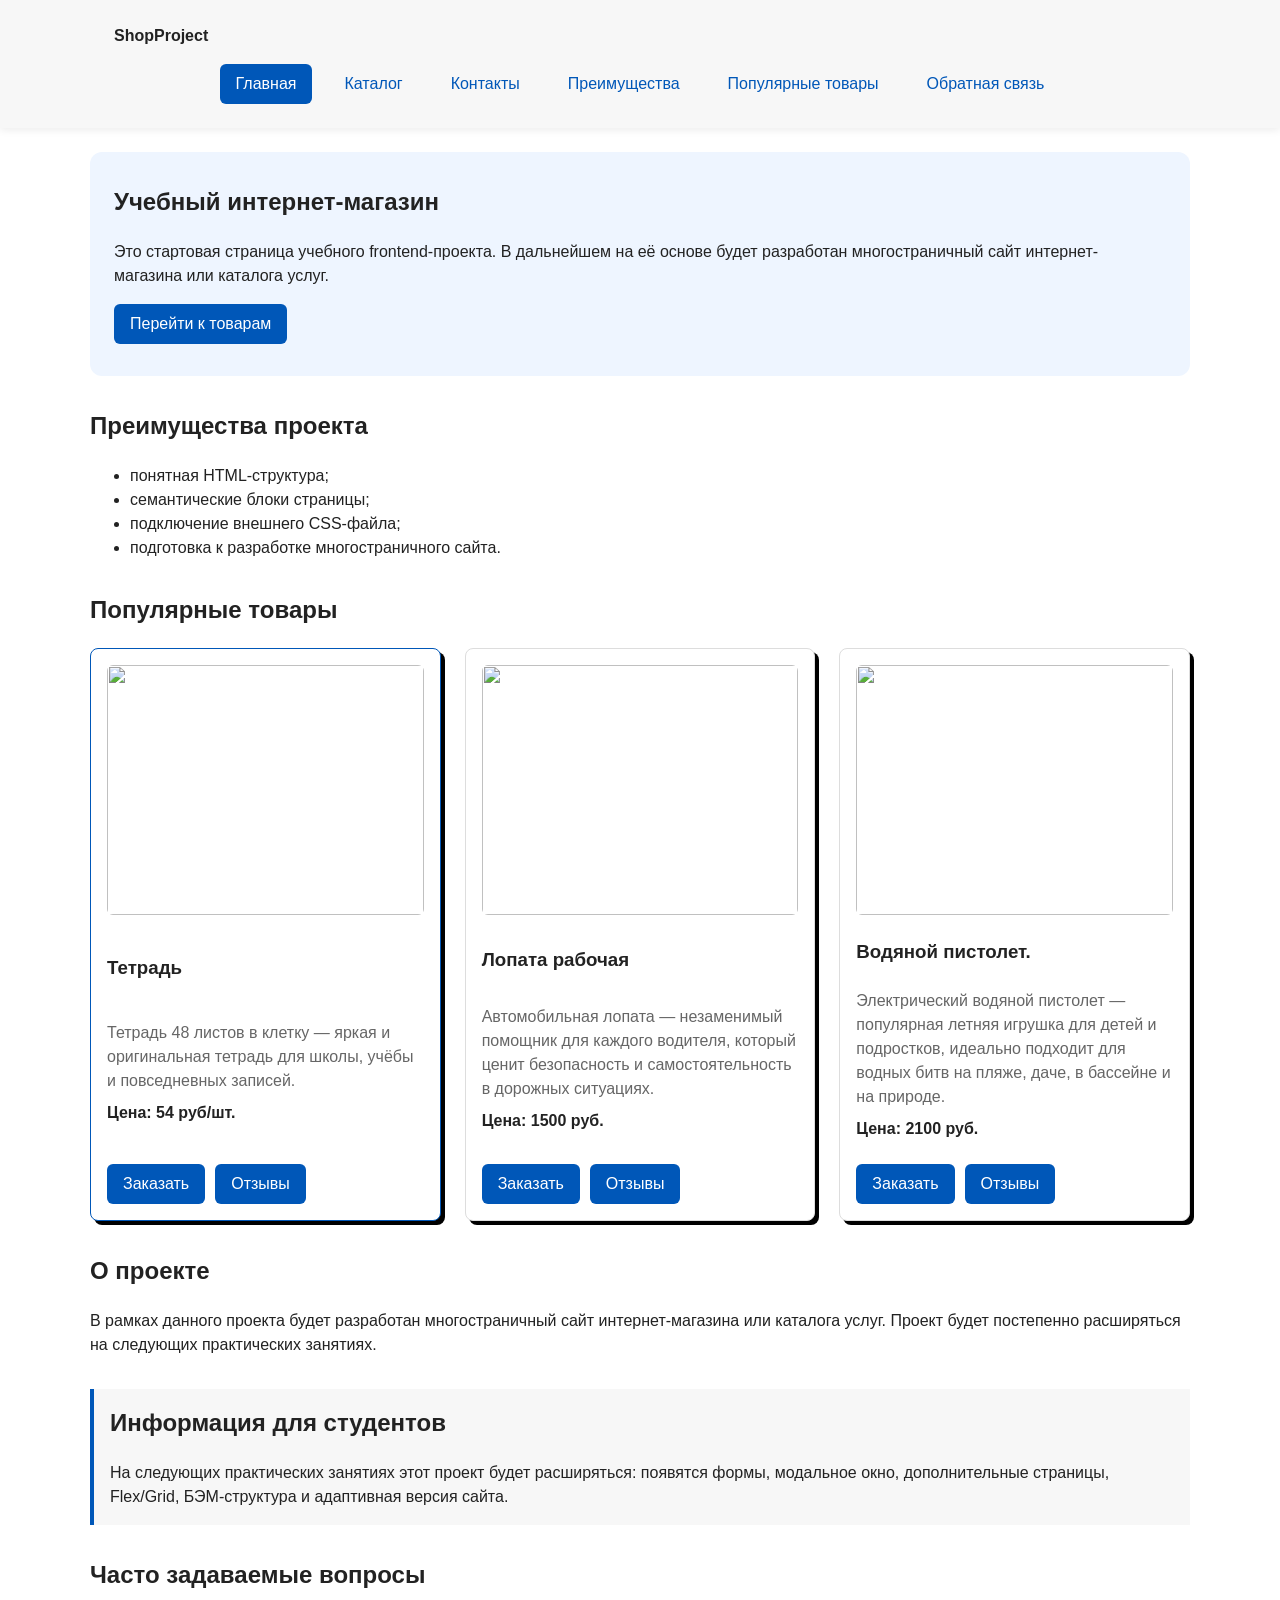
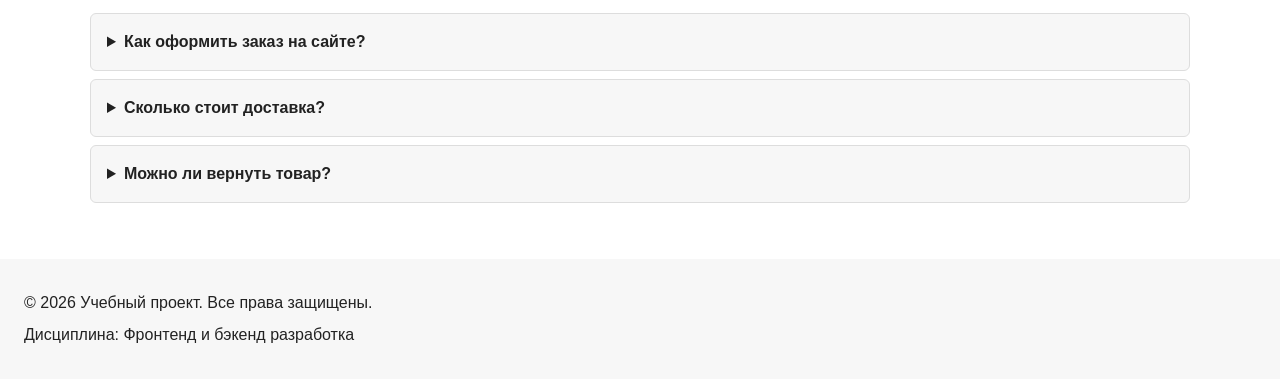
==== commit 1e4fd0aa: "fix: prepare HTML CSS project for submission" ====
--- a/index.html
+++ b/index.html
@@ -69,30 +69,58 @@
 
       <div class="products-grid">
         <article class="product-card product-card--featured">
-          <h3 class="product-card__title">Товар 1</h3>
-          <p class="product-card__description">Краткое описание учебного товара.</p>
-          <p class="product-card__price">Цена: 1000 руб.</p>
-          <button class="button button--primary product-card__button" type="button" data-product="Товар 1">
-            Заказать
+          <img  class ="foto_card" src="https://img.ofisarium.ru/280584-2-thumb.webp" alt="">
+          <h3 class="product-card__title">Тетрадь</h3>
+          <p class="product-card__description">Тетрадь 48 листов в клетку — яркая и оригинальная тетрадь для школы,
+            учёбы и повседневных записей.</p>
+          <p class="product-card__price">Цена: 54 руб/шт.</p>
+          <div class="product-card__actions">
+            <button class="button button--primary product-card__button" type="button" data-product="Товар 1">
+              Заказать
+            </button>
+            <button class="button button--secondary open-reviews-btn" type="button" data-product="Тетрадь">
+              Отзывы
+            </button>
+          </div>
           </button>
         </article>
 
         <article class="product-card">
-          <h3 class="product-card__title">Товар 2</h3>
-          <p class="product-card__description">Краткое описание учебного товара.</p>
+          
+          <img class ="foto_card" src="https://img.magnific.com/premium-photo/shovel-3d-model_1056546-559.jpg?semt=ais_hybrid&w=740" alt="">
+          <h3 class="product-card__title">Лопата рабочая</h3>
+          <p class="product-card__description">Автомобильная лопата — незаменимый помощник для каждого водителя, 
+            который ценит безопасность и самостоятельность в дорожных ситуациях. </p>
           <p class="product-card__price">Цена: 1500 руб.</p>
-          <button class="button button--primary product-card__button" type="button" data-product="Товар 2">
-            Заказать
+          <div class="product-card__actions">
+            <button class="button button--primary product-card__button" type="button" data-product="Товар 2">
+              Заказать
+            </button>
+            <button class="button button--secondary open-reviews-btn" type="button" data-product="Тетрадь">
+              Отзывы
+            </button>
+          </div>
           </button>
         </article>
 
           <article class="product-card">
-          <h3 class="product-card__title">Товар 3</h3>
-          <p class="product-card__description">Краткое описание учебного товара.</p>
+            <img class ="foto_card" src="https://avatars.mds.yandex.net/get-mpic/6409980/2a00000197ee1f315207d8bcf84db2792575/orig" alt="">
+          <h3 class="product-card__title">Водяной пистолет.</h3>
+          <p class="product-card__description">Электрический водяной пистолет — популярная летняя игрушка для детей и подростков, 
+            идеально подходит для водных битв на пляже, даче, в бассейне и на природе.</p>
           <p class="product-card__price">Цена: 2100 руб.</p>
-          <button class="button button--primary product-card__button" type="button" data-product="Товар 3">
-            Заказать
+          <div class="product-card__actions">
+            <button class="button button--primary product-card__button" type="button" data-product="Товар 3">
+              Заказать
+            </button>
+            <button class="button button--secondary open-reviews-btn" type="button" data-product="Тетрадь">
+              Отзывы
+            </button>
+          </div>
           </button>
+
+        
+
         </article>
       </div>
     </section>
@@ -118,6 +146,27 @@
     <p class="success-message" id="success-message" hidden>
       Форма успешно отправлена!
     </p>
+  
+           <!-- Блок FAQ (Простой вариант) -->
+    <section class="faq">
+      <h2 class="section__title">Часто задаваемые вопросы</h2>
+
+      <details class="faq__item">
+        <summary class="faq__question">Как оформить заказ на сайте?</summary>
+        <p class="faq__answer">Выберите товар в каталоге, нажмите «Заказать» и заполните форму. Мы свяжемся с вами.</p>
+      </details>
+
+      <details class="faq__item">
+        <summary class="faq__question">Сколько стоит доставка?</summary>
+        <p class="faq__answer">По городу доставка бесплатная при заказе от 3000 рублей.</p>
+      </details>
+
+      <details class="faq__item">
+        <summary class="faq__question">Можно ли вернуть товар?</summary>
+        <p class="faq__answer">Да, в течение 14 дней, если сохранена упаковка и товар не использовался.</p>
+      </details>
+    </section>
+    
   </main>
 
   <footer class="site-footer" id="contacts">
@@ -212,5 +261,37 @@
       </div>
     </form>
   </dialog>
+
+
+    <button id="backToTopBtn" title="Наверх">↑</button>
+
+
+        <!-- Модальное окно для отзывов -->
+  <div class="modal" id="reviewsModal">
+    <div class="modal__content">
+      <button class="modal__close" id="closeReviewsModal" type="button">&times;</button>
+      <h2 class="modal__title" id="reviewsModalTitle">Отзывы</h2>
+      
+      <div class="modal__reviews-list">
+        <div class="review-item">
+          <div class="review-item__header">
+            <strong class="review-item__author">Пользователь Дмитрий</strong>
+            <span class="review-item__rating">★★★★★</span>
+          </div>
+          <p class="review-item__text">Крутой товар!</p>
+        </div>
+        
+        <div class="review-item">
+          <div class="review-item__header">
+            <strong class="review-item__author">people</strong>
+            <span class="review-item__rating">★★★★☆</span>
+          </div>
+          <p class="review-item__text">Можно лучше</p>
+        </div>
+      </div>
+    </div>
+  </div>
+
+
 </body>
 </html>
--- a/css/style.css
+++ b/css/style.css
@@ -244,14 +244,13 @@
 }
 
 .button--secondary {
-  color: var(--color-primary);
-  background-color: transparent;
-  border: 1px solid var(--color-primary);
+ color: var(--color-white);
+  background-color: var(--color-primary);
 }
 
 .button--secondary:hover {
   color: var(--color-white);
-  background-color: var(--color-primary);
+  background-color: var(--color-primary-dark);
 }
 
 .button:focus-visible {
@@ -287,6 +286,7 @@
   border: 1px solid var(--color-border);
   border-radius: var(--radius-md);
   background-color: var(--color-bg);
+  box-shadow:4px 4px 0 black;
 }
 
 .product-card:hover {
@@ -297,13 +297,21 @@
   border-color: var(--color-primary);
 }
 
-
-
-.product-card__img {
+.foto_card{
+  width: 100%;
+  height: 250px; /* Задай одинаковую высоту для всех картинок, подбери под свой дизайн */
+  object-fit: contain; /* Картинка впишется в блок, не искажаясь. Если нужны обрезанные края - используй cover */
+  background-color: #fff; 
+  border-radius: var(--radius-sm);
+}
+
+/* .product-card__img {
   width: 100%;
   height: auto;
   border-radius: var(--radius-sm);
-}
+} */
+
+
 
 .product-card__title {
   margin: 0;
@@ -318,6 +326,20 @@
 .product-card__price {
   margin: 0;
   font-weight: 700;
+}
+
+
+.product-card__title{
+   display: flex;
+  gap: 10px;
+  margin-top: auto; 
+  padding-top: 15px;
+}
+.product-card__description{
+  display: flex;
+  gap: 10px;
+  margin-top: auto; 
+  padding-top: 15px;
 }
 
 
@@ -338,10 +360,15 @@
   gap: var(--space-lg);
   max-width: var(--container-width);
   margin: 0 auto var(--space-xl);
+  
 }
 
 .catalog-layout__filters {
   grid-area: filters;
+  position: sticky; 
+  top: 167px; /* Отступ сверху. Подбери это значение под высоту твоей шапки, чтобы фильтр не заезжал под нее */
+  align-self: start; /* Важно для Grid-раскладки: заставляет блок сжаться по высоте своего контента, иначе он растянется на всю высоту товаров и sticky не сработает */
+  z-index: 10;
 }
 
 .catalog-layout__products {
@@ -398,6 +425,7 @@
   padding: var(--space-lg);
   border: none;
   border-radius: var(--radius-lg);
+  box-shadow:  -1px 1px 10px #25a871;;
 }
 
 .order-dialog::backdrop {
@@ -480,4 +508,162 @@
   padding: var(--space-md);
   border-left: 4px solid var(--color-success);
   background-color: var(--color-success-bg);
+}
+
+/* Стили для кнопки "Наверх" */
+#backToTopBtn {
+    display: none; /* По умолчанию кнопка скрыта */
+    position: fixed; /* Фиксируем на экране */
+    bottom: 30px; /* Отступ снизу */
+    right: 30px; /* Отступ справа */
+    z-index: 99; /* Чтобы кнопка была поверх других элементов */
+    border: none;
+    outline: none;
+    background-color: #007bff; /* Цвет кнопки (синий) */
+    color: white;
+    cursor: pointer;
+    padding: 15px 20px;
+    border-radius: 50%; /* Делает кнопку круглой */
+    font-size: 20px;
+    transition: background-color 0.3s, transform 0.3s; /* Плавная анимация */
+}
+
+/* Состояние при наведении мыши (hover) */
+#backToTopBtn:hover {
+    background-color: #0056b3; /* Темнеет */
+    transform: translateY(-5px); /* Слегка подпрыгивает вверх */
+}
+
+
+
+
+
+
+
+/* --- Выравнивание кнопок в карточке --- */
+.product-card__actions {
+  display: flex;          /* Кнопки встанут в ряд */
+  gap: 10px;              /* Расстояние между ними */
+  margin-top: auto;       /* Прижимает кнопки к низу карточки */
+  padding-top: 15px;
+}
+
+/* Убираем старый margin у кнопки, так как теперь его задает контейнер */
+.product-card__actions .product-card__button {
+  margin-top: 0;
+  align-self: center;
+}
+
+/* --- Стили для модального окна отзывов --- */
+.modal {
+  display: none;
+  position: fixed;
+  top: 0;
+  left: 0;
+  width: 100%;
+  height: 100%;
+  background-color: rgba(0, 0, 0, 0.6);
+  z-index: 1000;
+  align-items: center;
+  justify-content: center;
+}
+
+.modal.modal--active {
+  display: flex;
+}
+
+.modal__content {
+  background-color: #fff;
+  padding: 30px;
+  border-radius: 8px;
+  width: 90%;
+  max-width: 500px;
+  position: relative;
+  box-shadow: 0 10px 30px rgba(0, 0, 0, 0.2);
+  max-height: 80vh;
+  overflow-y: auto;
+}
+
+.modal__close {
+  position: absolute;
+  top: 15px;
+  right: 20px;
+  background: none;
+  border: none;
+  font-size: 28px;
+  color: #888;
+  cursor: pointer;
+  line-height: 1;
+}
+
+.modal__close:hover {
+  color: #000;
+}
+
+.modal__title {
+  margin-top: 0;
+  margin-bottom: 20px;
+  color: #333;
+  border-bottom: 2px solid #eee;
+  padding-bottom: 10px;
+}
+
+.review-item {
+  margin-bottom: 20px;
+  padding-bottom: 15px;
+  border-bottom: 1px solid #f0f0f0;
+}
+
+.review-item:last-child {
+  border-bottom: none;
+  margin-bottom: 0;
+  padding-bottom: 0;
+}
+
+.review-item__header {
+  display: flex;
+  justify-content: space-between;
+  margin-bottom: 5px;
+}
+
+.review-item__rating {
+  color: #ffb400;
+  letter-spacing: 2px;
+}
+
+.review-item__text {
+  margin: 0;
+  font-size: 14px;
+  color: #555;
+  line-height: 1.5;
+}
+
+
+
+/* ===============================
+   Блок FAQ (Простой вариант)
+   =============================== */
+.faq {
+  max-width: var(--container-width);
+  margin: 0 auto var(--space-xl);
+}
+
+.faq__item {
+  background-color: var(--color-surface); /* Светло-серый фон */
+  border: 1px solid var(--color-border);  /* Рамка */
+  border-radius: var(--radius-sm);        /* Скругление */
+  margin-bottom: var(--space-sm);         /* Отступ между блоками */
+  padding: var(--space-md);               /* Внутренний отступ */
+}
+
+.faq__question {
+  font-weight: bold;
+  cursor: pointer; /* Курсор в виде руки */
+}
+
+/* Отступ для ответа */
+.faq__answer {
+  margin-top: var(--space-sm);
+  margin-bottom: 0;
+  color: var(--color-muted);
 }
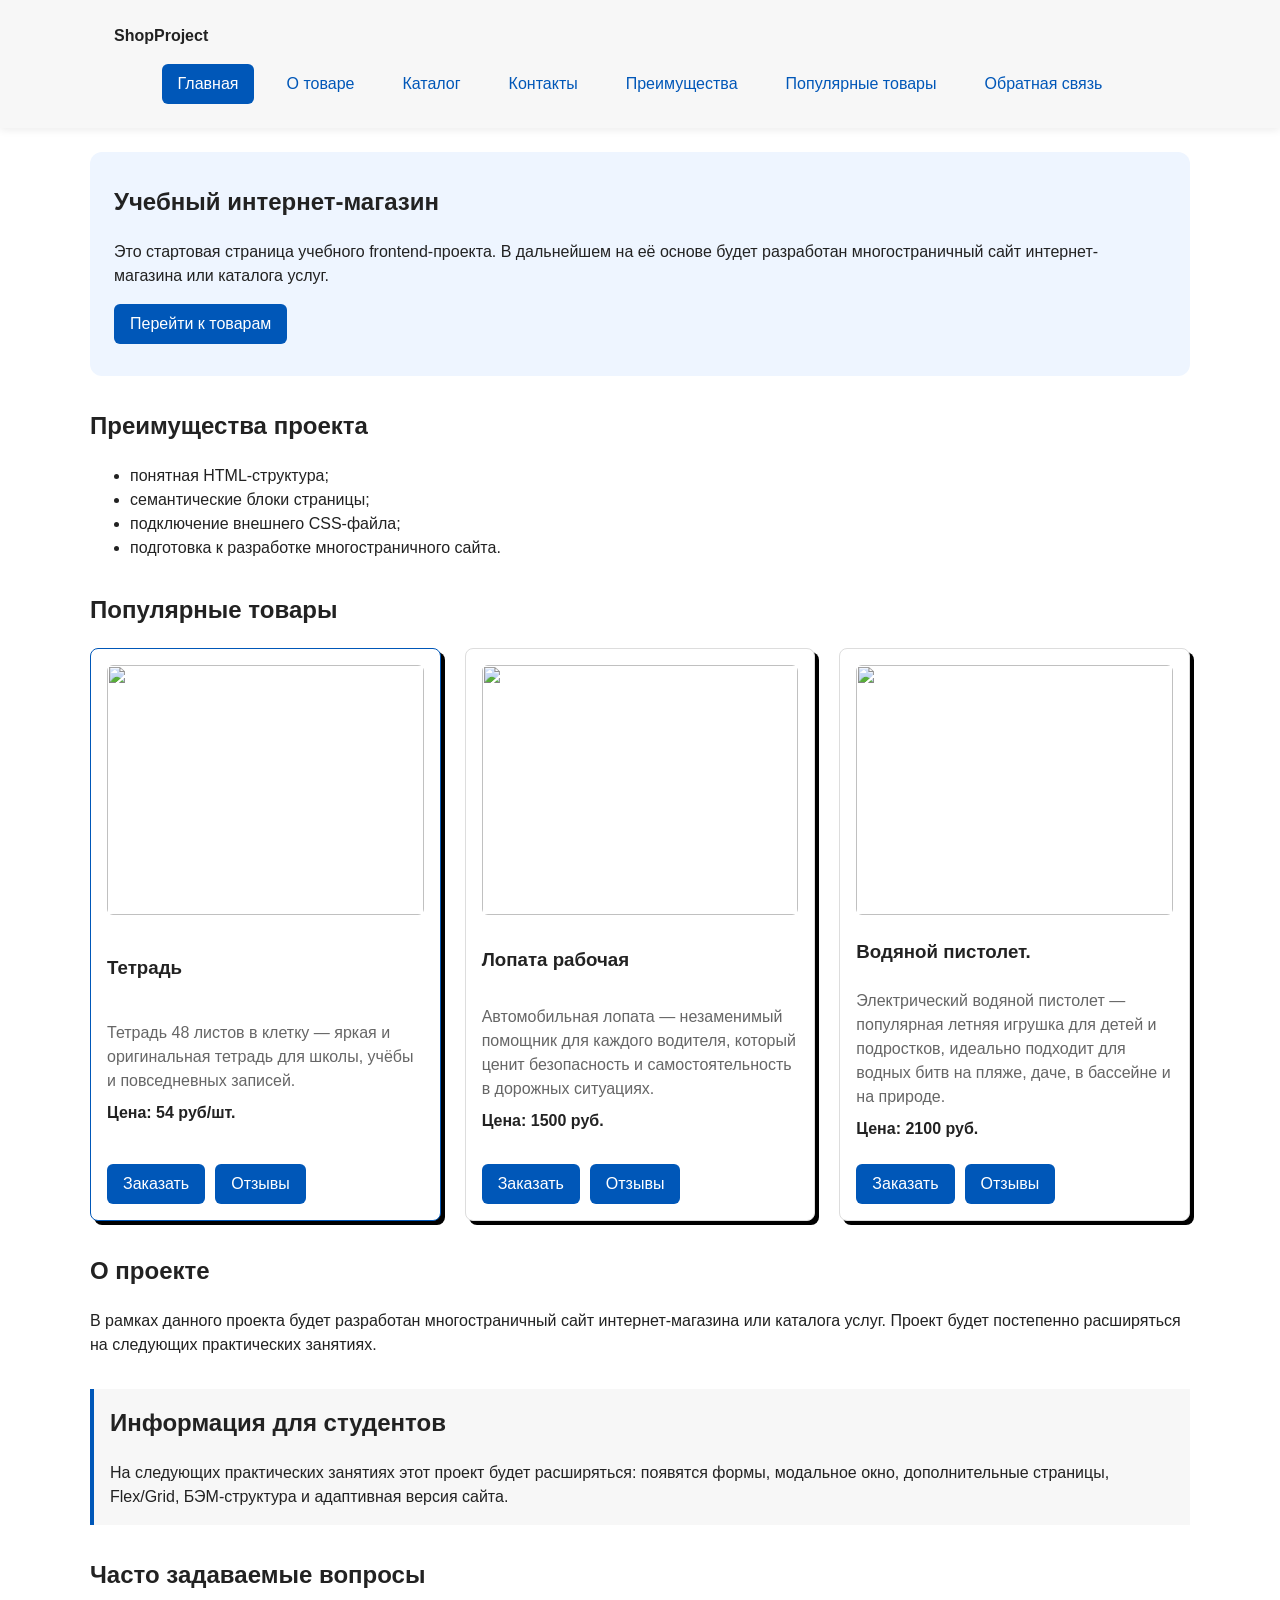
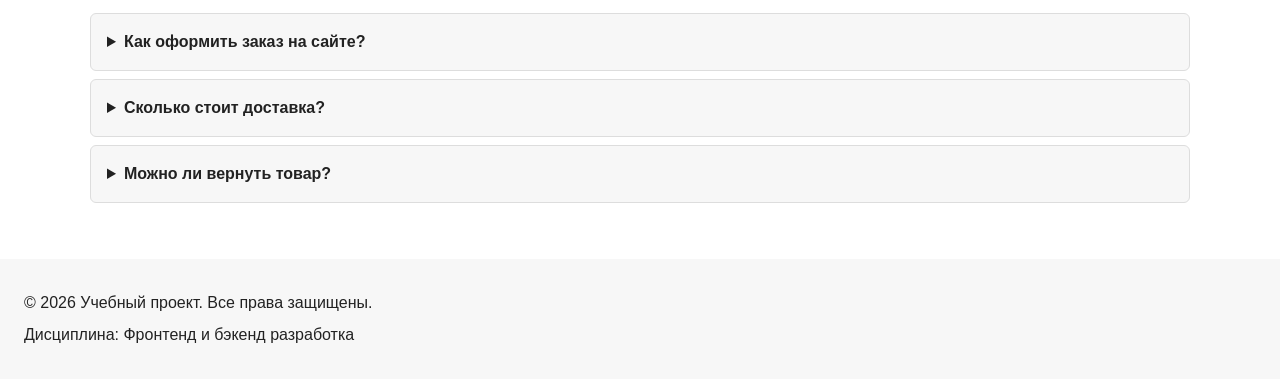
==== commit b87fe253: "Update index.html" ====
--- a/index.html
+++ b/index.html
@@ -22,6 +22,11 @@
           <li class="site-nav__item">
             <a class="site-nav__link site-nav__link--active" href="index.html" aria-current="page">Главная</a>
           </li>
+
+          <li class="site-nav__item">
+  <a class="site-nav__link" href="product-notebook.html">О товаре</a>
+</li>
+
           <li class="site-nav__item">
             <a class="site-nav__link" href="catalog.html">Каталог</a>
           </li>
@@ -257,6 +262,7 @@
 
       <div class="order-form__actions">
         <button class="button button--secondary" type="button" id="close-order-dialog">Закрыть</button>
+        <button class="button button--secondary" type="button" id="clear-order-form">Очистить</button>
         <button class="button button--primary" type="submit">Отправить заявку</button>
       </div>
     </form>
@@ -294,4 +300,4 @@
 
 
 </body>
-</html>+</html>
